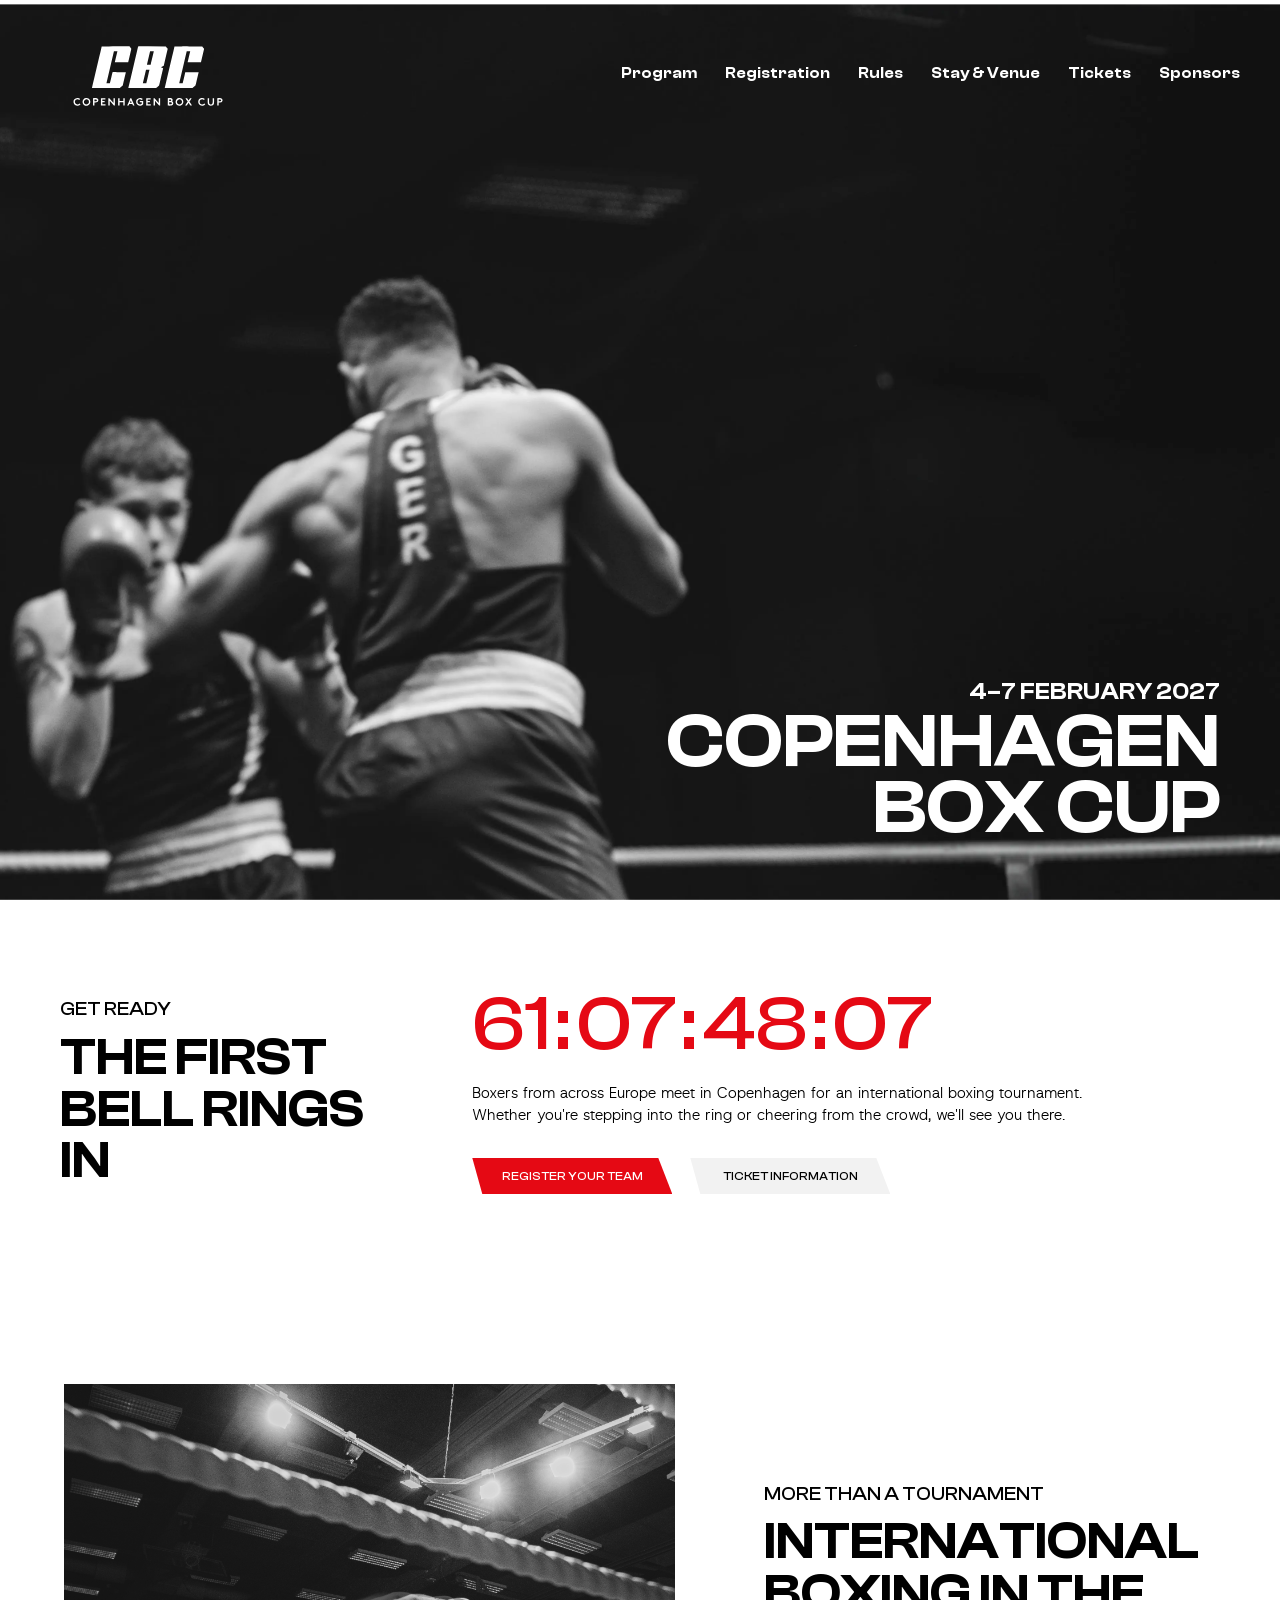
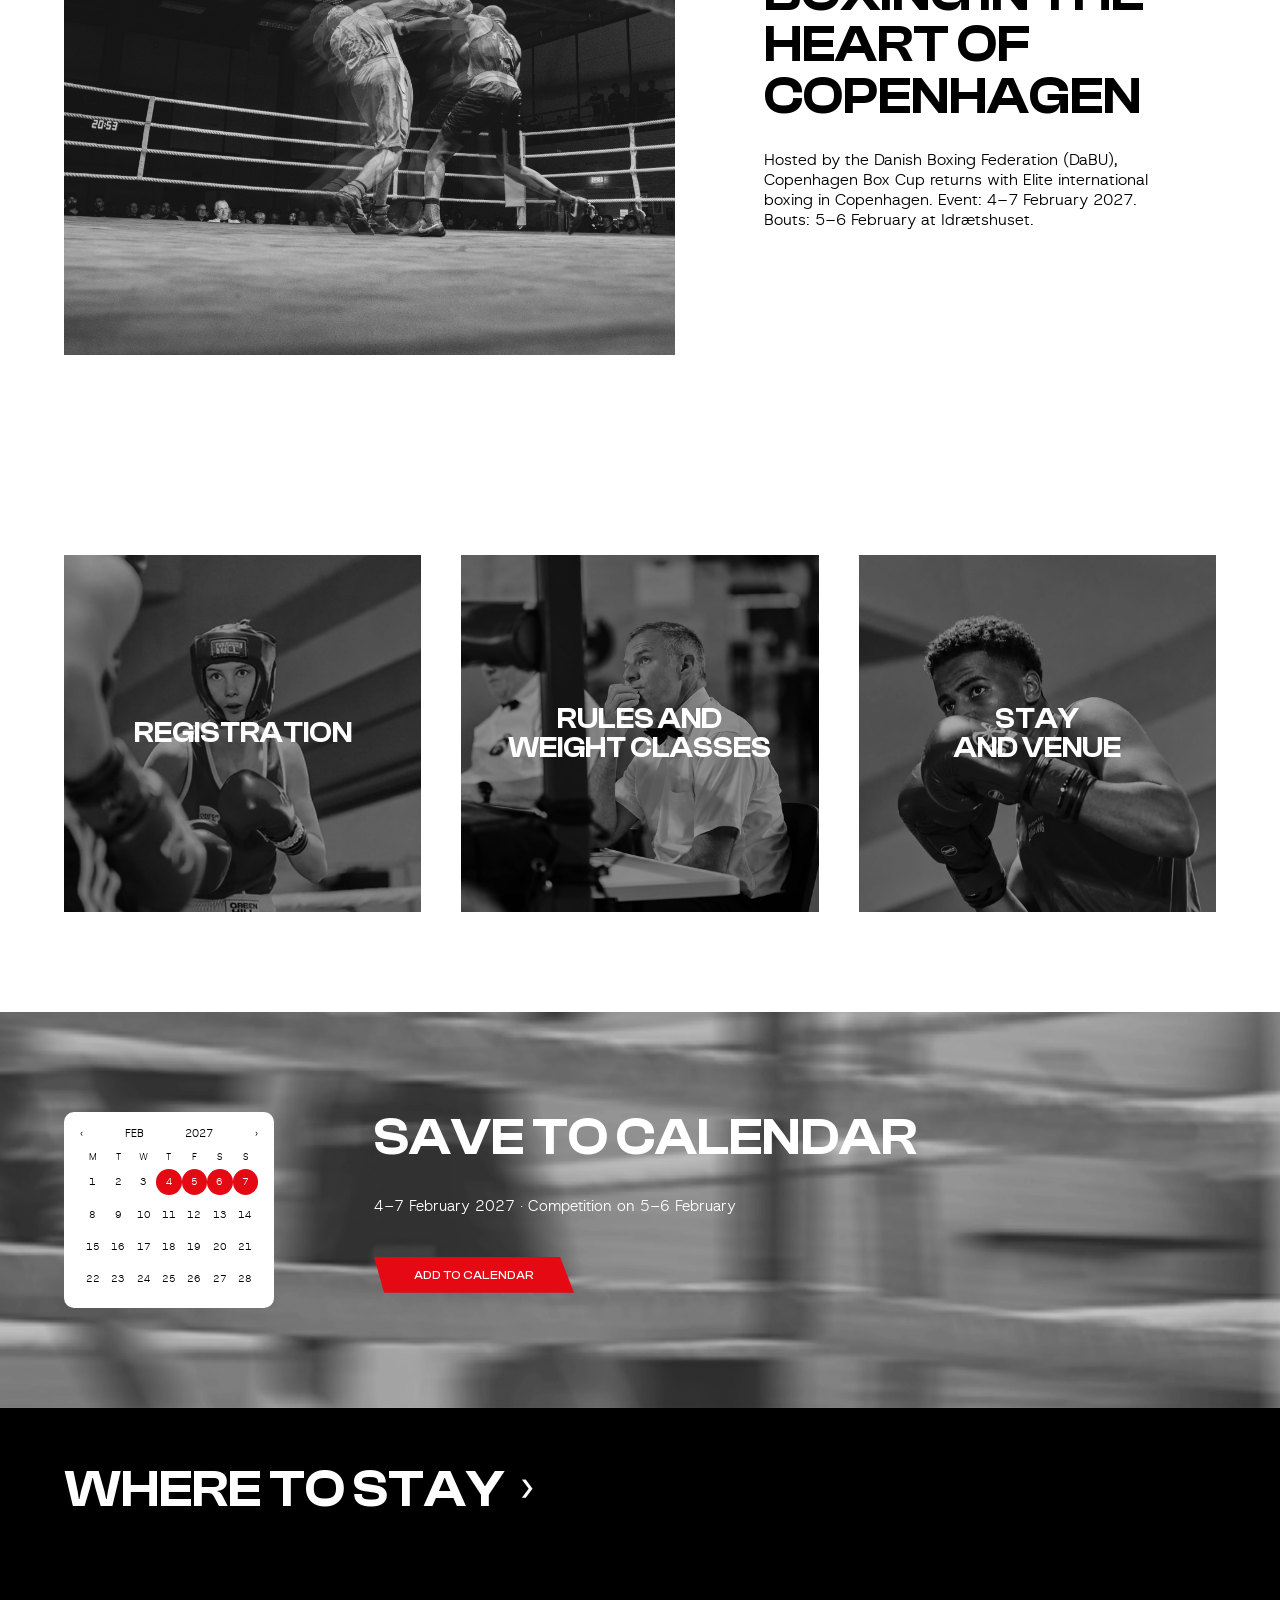
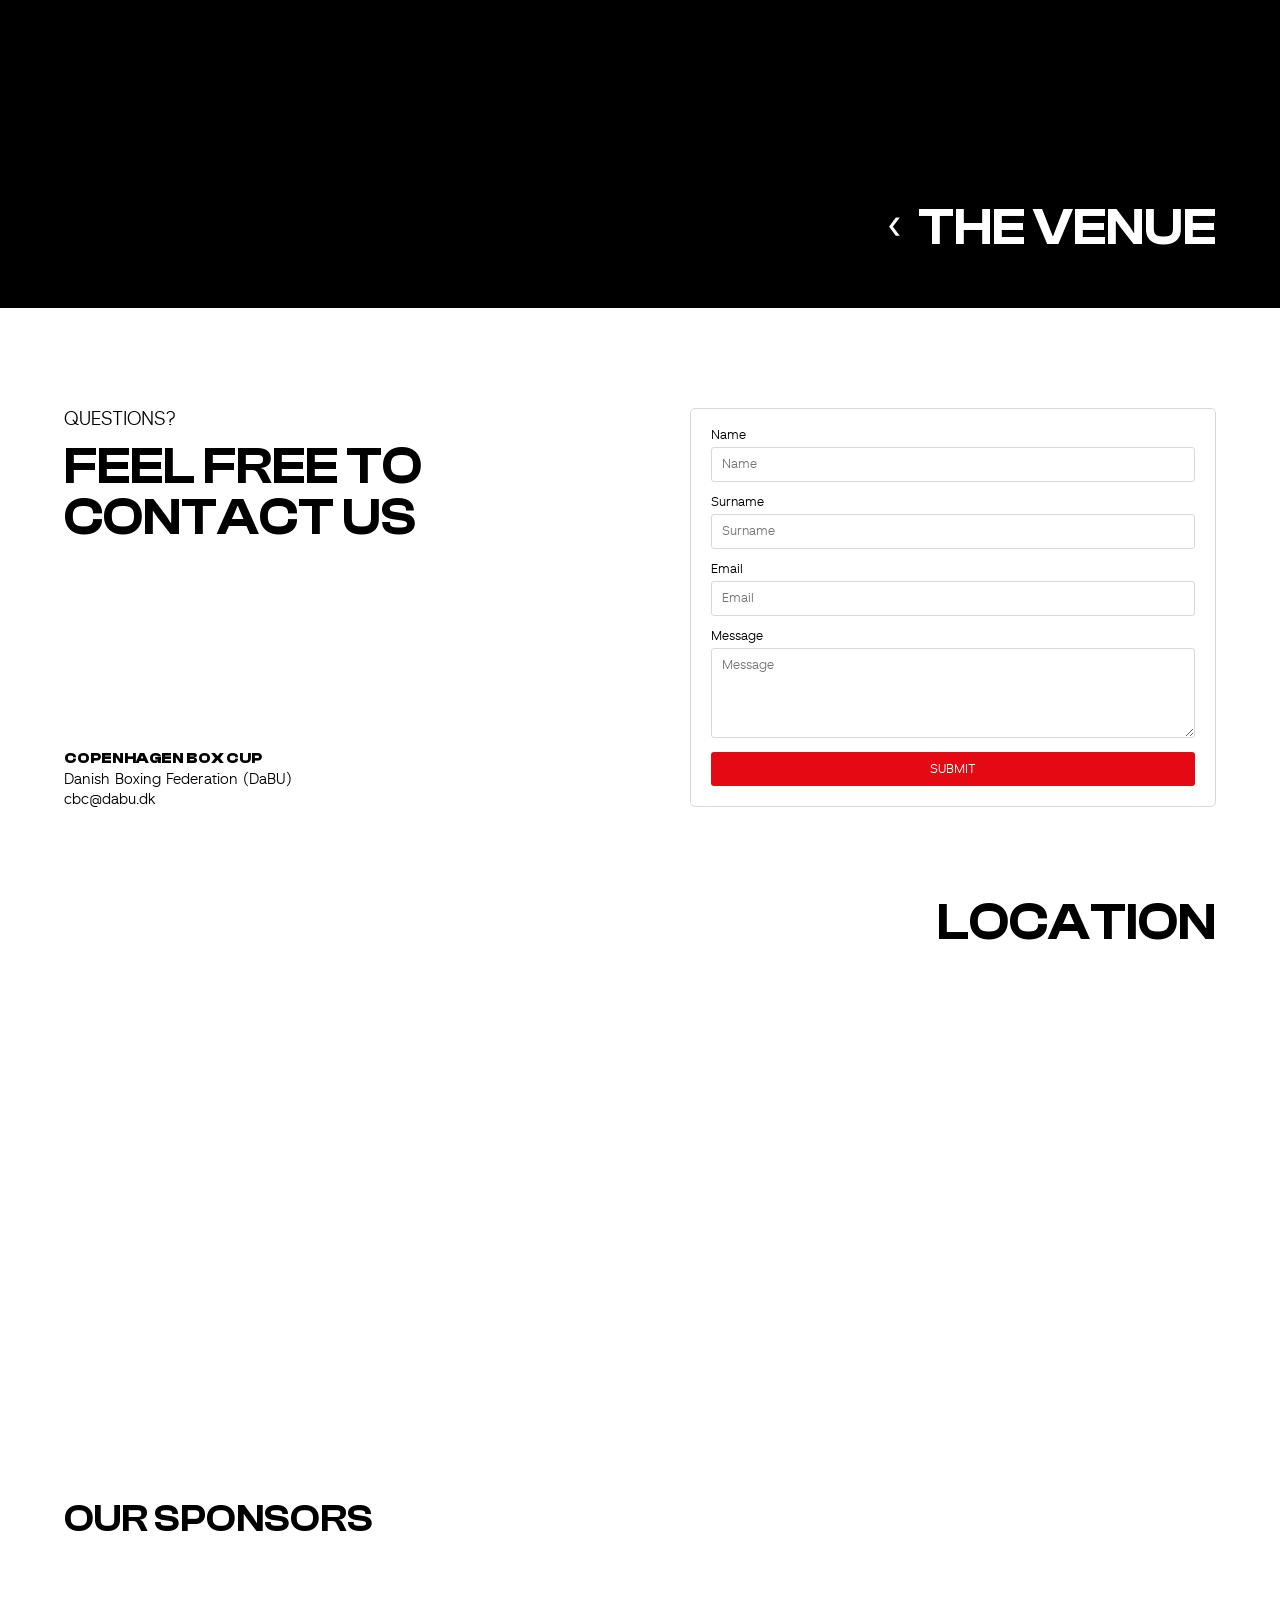
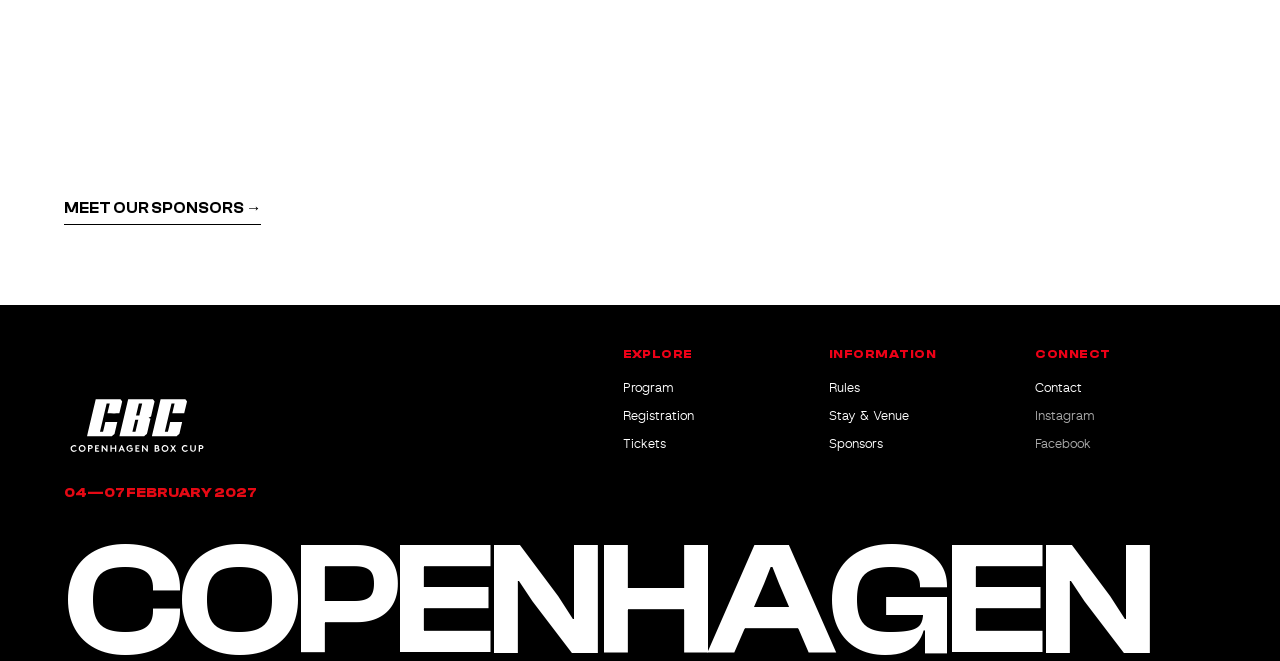
==== index.html @ e9f0eb51 "Refresh IK99 image and updated sponsor layout cache" ====
<!DOCTYPE html>
<html lang="en">

<head>
    <meta charset="UTF-8">
    <meta name="viewport" content="width=device-width, initial-scale=1.0">
    <link rel="icon" type="image/svg+xml" href="images/CBC_favicon.svg?v=1">

    <meta name="robots" content="noindex, nofollow">

    <link rel="stylesheet" href="css/fonts.css">
    <link rel="stylesheet" href="css/custom.css">
    <link rel="stylesheet" href="css/general.css?v=4">
    <link rel="stylesheet" href="css/index.css?v=sponsors-fix-2">

    <title>Copenhagen Box Cup</title>
    <link rel="stylesheet" href="css/footer.css?v=5">
</head>

<body>

    <header class="site-header">

        <a href="index.html" class="site-logo">
            <img src="images/CBC_logo_with_text.svg" alt="Copenhagen Box Cup" width="2048" height="2048">
        </a>

        <button
            class="burger-btn"
            id="burger-btn"
            type="button"
            aria-label="Open menu"
            aria-expanded="false"
            aria-controls="main-nav"
        >
            <span></span>
            <span></span>
            <span></span>
        </button>

  <nav class="main-nav" id="main-nav">
    <ul>

        <li><a href="program.html">Program</a></li>
        <li><a href="registration.html">Registration</a></li>
        <li><a href="rules.html">Rules</a></li>
        <li><a href="stay-venue.html">Stay & Venue</a></li>
        <li><a href="tickets.html">Tickets</a></li>
        <li><a href="sponsors.html">Sponsors</a></li>
    </ul>
</nav>

    </header>

    <main>

        <section class="hero" id="home">

            <div class="hero-content">

                <p class="hero-date">
                    4–7 FEBRUARY 2027
                </p>

                <h1 class="hero-title">
                    COPENHAGEN<br>
                    BOX CUP
                </h1>

            </div>

        </section>

        <section class="countdown">

            <div class="countdown-inner">

                <div class="countdown-heading">

                    <p class="countdown-kicker">
                        GET READY
                    </p>

                    <h2>
                        THE FIRST<br>
                        BELL RINGS IN
                    </h2>

                </div>

                <div class="countdown-content">

                    <div
                        class="countdown-timer"
                        aria-label="Countdown to Copenhagen Box Cup"
                    >
                        <span id="days">000</span>
                        <span class="countdown-colon">:</span>
                        <span id="hours">00</span>
                        <span class="countdown-colon">:</span>
                        <span id="minutes">00</span>
                        <span class="countdown-colon">:</span>
                        <span id="seconds">00</span>
                    </div>

                    <p class="countdown-text">
                        Boxers from across Europe meet in Copenhagen for an international boxing tournament.<br>
                        Whether you're stepping into the ring or cheering from the crowd, we'll see you there.
                    </p>

                    <div class="countdown-buttons">

                        <a href="registration.html" class="btn btn-primary">
                            REGISTER YOUR TEAM
                        </a>

                        <a href="tickets.html" class="btn btn-secondary">
                            TICKET INFORMATION
                        </a>

                    </div>

                </div>

            </div>

        </section>

        <section class="about" id="about">

            <div class="about-image">

                <img
                    src="images/boxing-about.webp"
                    alt="Boxers competing in the Copenhagen Box Cup"
                >

            </div>

            <div class="about-content">

                <p class="about-eyebrow">
                    MORE THAN A TOURNAMENT
                </p>

                <h2 class="about-title">
                    INTERNATIONAL<br>
                    BOXING IN THE<br>
                    HEART OF<br>
                    COPENHAGEN
                </h2>

                <p class="about-text">
                    Hosted by the Danish Boxing Federation (DaBU), Copenhagen Box Cup returns with Elite international boxing in Copenhagen. Event: 4–7 February 2027. Bouts: 5–6 February at Idrætshuset.
                </p>

            </div>

        </section>

        <section class="event-info">

            <div class="event-info-inner">

                <a href="registration.html" class="info-card">

                    <img
                        src="images/card-registration.webp"
                        alt="Boxers competing at Copenhagen Box Cup"
                    >

                    <span class="info-card-title">
                        Registration
                    </span>

                </a>

                <a href="rules.html" class="info-card">

                    <img
                        src="images/card-rules.webp"
                        alt="Boxing official at Copenhagen Box Cup"
                    >

                    <span class="info-card-title">
                        Rules and<br>
                        weight classes
                    </span>

                </a>

 <a href="stay-venue.html" class="info-card">

    <img
        src="images/card-venue.webp"
        alt="Copenhagen Box Cup stay and venue information"
    >

    <span class="info-card-title">
        Stay<br>
        and venue
    </span>

</a>

            </div>

        </section>

        <section class="save-date">

            <div class="save-date-inner">

                <div class="save-date-content">

                    <h2>
                        SAVE TO CALENDAR
                    </h2>

                    <p>
                        4–7 February 2027 · Competition on 5–6 February
                    </p>

                    <a
                        href="https://calendar.google.com/calendar/render?action=TEMPLATE&text=Copenhagen%20Box%20Cup&dates=20270204/20270208"
                        class="calendar-card"
                        target="_blank"
                        rel="noopener"
                        aria-label="Add Copenhagen Box Cup 2027 to Google Calendar"
                    >

                        <div class="calendar-top">
                            <span>‹</span>
                            <strong>FEB</strong>
                            <span>2027</span>
                            <span>›</span>
                        </div>

                        <div class="calendar-days">
                            <span>M</span>
                            <span>T</span>
                            <span>W</span>
                            <span>T</span>
                            <span>F</span>
                            <span>S</span>
                            <span>S</span>
                        </div>

                        <div class="calendar-grid">

                            <span>1</span>
                            <span>2</span>
                            <span>3</span>
                            <span class="event-day">4</span>
                            <span class="event-day">5</span>
                            <span class="event-day">6</span>
                            <span class="event-day">7</span>

                            <span>8</span>
                            <span>9</span>
                            <span>10</span>
                            <span>11</span>
                            <span>12</span>
                            <span>13</span>
                            <span>14</span>

                            <span>15</span>
                            <span>16</span>
                            <span>17</span>
                            <span>18</span>
                            <span>19</span>
                            <span>20</span>
                            <span>21</span>

                            <span>22</span>
                            <span>23</span>
                            <span>24</span>
                            <span>25</span>
                            <span>26</span>
                            <span>27</span>
                            <span>28</span>

                        </div>

                    </a>

                    <a
                        href="https://calendar.google.com/calendar/render?action=TEMPLATE&text=Copenhagen%20Box%20Cup&dates=20270204/20270208"
                        class="btn btn-primary"
                        target="_blank"
                        rel="noopener"
                    >
                        ADD TO CALENDAR
                    </a>

                </div>

            </div>

        </section>

<section class="quick-links">

    <a href="stay-venue.html#stay" class="quick-link accommodation-link">
        <span>WHERE TO STAY</span>
        <span class="quick-arrow">›</span>
    </a>

    <a href="stay-venue.html#venue" class="quick-link venue-link">
        <span class="quick-arrow">‹</span>
        <span>THE VENUE</span>
    </a>

</section>

        <section class="contact-section" id="contact">

            <div class="contact-inner">

                <div class="contact-info">

                    <div>

                        <p class="contact-eyebrow">
                            QUESTIONS?
                        </p>

                        <h2>
                            FEEL FREE TO<br>
                            CONTACT US
                        </h2>

                    </div>

                    <div class="contact-details">

                        <strong>
                            COPENHAGEN BOX CUP
                        </strong>

                        <p>
                            Danish Boxing Federation (DaBU)
                        </p>

                        <a href="mailto:cbc@dabu.dk">
                            cbc@dabu.dk
                        </a>

                    </div>

                </div>

                <form class="contact-form">

                    <label for="name">
                        Name
                    </label>

                    <input
                        type="text"
                        id="name"
                        name="name"
                        placeholder="Name"
                    >

                    <label for="surname">
                        Surname
                    </label>

                    <input
                        type="text"
                        id="surname"
                        name="surname"
                        placeholder="Surname"
                    >

                    <label for="email">
                        Email
                    </label>

                    <input
                        type="email"
                        id="email"
                        name="email"
                        placeholder="Email"
                    >

                    <label for="message">
                        Message
                    </label>

                    <textarea
                        id="message"
                        name="message"
                        placeholder="Message"
                    ></textarea>

                    <button
                        type="submit"
                        class="contact-submit"
                    >
                        SUBMIT
                    </button>

                </form>

            </div>

        </section>

        <section class="location-section" id="location">

            <div class="location-inner">

                <h2>
                    LOCATION
                </h2>

                <div class="location-map">

                    <iframe
                        src="https://www.google.com/maps?q=Gunnar+Nu+Hansens+Pl.+7,+2100+København&output=embed"
                        loading="lazy"
                        title="Copenhagen Box Cup location"
                    ></iframe>

                </div>

            </div>

        </section>

        <section class="sponsors" id="sponsors" aria-labelledby="sponsors-title">
            <div class="sponsors-inner">
                <h2 id="sponsors-title">OUR SPONSORS</h2>
                <ul class="sponsors-list">
                    <li><a href="sponsors.html#dabu"><img src="images/sponsors/dabu.webp" alt="Danish Boxing Association (DaBU)" width="1234" height="1234" loading="lazy"></a></li>
                    <li><a href="sponsors.html#ik99"><img src="images/IK99_logo.png?v=2" alt="IK99" loading="lazy"></a></li>
                    <li><a href="sponsors.html#dif"><img src="images/sponsors/dif.webp" alt="Danmarks Idrætsforbund (DIF)" width="546" height="1114" loading="lazy"></a></li>
                </ul>
                <p class="sponsors-more"><a href="sponsors.html">MEET OUR SPONSORS →</a></p>
            </div>
        </section>

    </main>

    <footer class="site-footer">
  <div class="footer-top">
    <div class="footer-brand">
      <a href="index.html" class="footer-logo" aria-label="Copenhagen Box Cup home"><img src="images/CBC_logo_with_text.svg" alt="Copenhagen Box Cup" loading="lazy"></a>
      <p class="footer-dates">04—07 FEBRUARY 2027</p>
    </div>
    <nav class="footer-links" aria-label="Footer navigation">
      <div class="footer-column">
        <h3>EXPLORE</h3>
        <a href="program.html">Program</a>
        <a href="registration.html">Registration</a>
        <a href="tickets.html">Tickets</a>
      </div>
      <div class="footer-column">
        <h3>INFORMATION</h3>
        <a href="rules.html">Rules</a>
        <a href="stay-venue.html">Stay &amp; Venue</a>
        <a href="sponsors.html">Sponsors</a>
      </div>
      <div class="footer-column">
        <h3>CONNECT</h3>
        <a href="index.html#contact">Contact</a>
        <span class="footer-social-pending" title="Official social link coming soon">Instagram</span>
        <span class="footer-social-pending" title="Official social link coming soon">Facebook</span>
      </div>
    </nav>
  </div>
  <div class="footer-title" aria-label="Copenhagen">COPENHAGEN</div>
</footer>

    <script src="js/menu.js"></script>
    <script src="js/countdown.js"></script>

</body>

</html>
---- css/fonts.css ----
@font-face {
    font-family: "Clash Display";
    src:
        url("../fonts/ClashDisplay-Variable.woff2") format("woff2"),
        url("../fonts/ClashDisplay-Variable.woff") format("woff");

    font-weight: 200 700;
    font-style: normal;
}

@font-face {
    font-family: "Host Grotesk";
    src:
        url("../fonts/hostgrotesk-variablefont_wght-webfont.woff2") format("woff2"),
        url("../fonts/hostgrotesk-variablefont_wght-webfont.woff") format("woff");

    font-weight: 300 900;
    font-style: normal;
}
---- css/custom.css ----
:root {

    --black: #000000;
    --white: #ffffff;
    --red: #E50914;

    --grey-light: #f2f2f2;
    --grey: #d9d9d9;
    --grey-dark: #555555;

    --font-display: "Clash Display", sans-serif;
    --font-heading: "Clash Display", sans-serif;
    --font-text: "Host Grotesk", sans-serif;

    --h1: clamp(2.4rem, 6vw, 6.5rem);

    --h2: clamp(2.7rem, 4.1vw, 5rem);

    --h3: clamp(1.8rem, 3vw, 3rem);
    --h4: clamp(1.3rem, 2vw, 1.8rem);

    --eyebrow-size: clamp(1rem, 1.5vw, 1.3rem);

    --text-size: clamp(0.95rem, 1.2vw, 1rem);
    --small-text: clamp(0.75rem, 1vw, 0.875rem);

    --button-width: 200px;
    --button-height: 36px;
    --button-font-size: 0.75rem;
}

@media (max-width: 768px) {

    :root {
        --h2: clamp(2.3rem, 9vw, 3rem);
        --eyebrow-size: 1rem;

        --button-width: 180px;
        --button-height: 34px;
    }
}
---- css/general.css ----
* {
    margin: 0;
    padding: 0;
    box-sizing: border-box;
}

html {
    scroll-behavior: smooth;
}

body {
    font-family: var(--font-text);
}

img {
    display: block;
    max-width: 100%;
}

a {
    color: inherit;
    text-decoration: none;
}

ul {
    list-style: none;
}

button {
    font: inherit;
    color: inherit;
    background: none;
    border: none;
}

h1,
h2,
h3,
h4 {
    font-family: var(--font-heading);
}

h2 {
    font-size: var(--h2);
    font-weight: 600;
    line-height: 0.98;
}

p {
    font-family: var(--font-text);
    font-size: var(--text-size);
    line-height: 1.3;
}

.btn {
    width: var(--button-width);
    height: var(--button-height);

    display: inline-flex;
    align-items: center;
    justify-content: center;

    flex-shrink: 0;

    font-family: var(--font-display);
    font-size: var(--button-font-size);
    font-weight: 500;
    line-height: 1;

    text-align: center;
    text-transform: uppercase;

    clip-path: polygon(
        0 0,
        93% 0,
        100% 100%,
        5% 100%
    );

    transition: opacity 0.2s ease;
}

.btn:hover {
    opacity: 0.75;
}

.btn-primary {
    background-color: var(--red);
    color: var(--white);
}

.btn-secondary {
    background-color: var(--grey-light);
    color: var(--black);
}

.site-header {
    display: flex;
    align-items: center;
    justify-content: space-between;

    position: fixed;
    top: 0;
    left: 0;

    width: 100%;
    z-index: 1000;

    padding: 18px 40px;

    background-color: transparent;
    color: var(--white);

    font-family: var(--font-display);

    transition:
        background-color 0.3s ease,
        color 0.3s ease,
        box-shadow 0.3s ease;
}

.site-header.scrolled {
    background-color: var(--white);
    color: var(--black);

    box-shadow: 0 1px 0 rgba(0, 0, 0, 0.08);
}

.site-header .site-logo {
    position: relative;
    top: -15px;
    display: block;
    width: 280px;
    height: 110px;
    margin-left: -20px;
    flex-shrink: 0;
    overflow: visible;
}

.site-header .site-logo img {
    display: block;
    width: 100%;
    height: 100%;
    max-width: 100%;
    object-fit: contain;
    transform: translateX(-12px) scale(1.28);
    transform-origin: center;
    filter: brightness(0) invert(1);
    transition: filter 0.3s ease;
}

.site-header.scrolled .site-logo img {
    filter: brightness(0);
}

.main-nav ul {
    display: flex;
    align-items: center;
    gap: 28px;
}

.main-nav a {
    font-family: var(--font-display);
    font-size: var(--text-size);
    font-weight: 600;
    line-height: 1;

    transition: opacity 0.2s ease;
}

.main-nav a:hover {
    opacity: 0.6;
}

.burger-btn {
    display: none;
}

@media (max-width: 768px) {

    .site-header {
        padding: 16px 20px;
    }
    .site-header .site-logo {
        width: 190px;
        height: 84px;
        margin-left: -8px;
    }

    .site-header .site-logo img {
        transform: translateX(-4px) scale(1.14);
    }

    .burger-btn {
        display: flex;
        flex-direction: column;
        justify-content: center;
        gap: 5px;

        width: 32px;
        height: 32px;

        cursor: pointer;

        position: relative;
        z-index: 1001;
    }

    .burger-btn span {
        display: block;

        width: 24px;
        height: 2px;

        background-color: var(--white);

        transition:
            background-color 0.3s ease,
            transform 0.3s ease,
            opacity 0.3s ease;
    }

    .site-header.scrolled .burger-btn span {
        background-color: var(--black);
    }

    .main-nav {
        display: none;

        position: absolute;
        top: 100%;
        left: 0;

        width: 100%;

        padding: 24px 20px;

        background-color: var(--white);
        color: var(--black);

        border-top: 1px solid var(--grey);

        z-index: 1000;
    }

    .main-nav.open {
        display: block;
    }

    .main-nav ul {
        flex-direction: column;
        align-items: flex-start;
        gap: 20px;
    }

 .main-nav a {
    font-family: var(--font-display);
    font-size: 1.1rem;
    font-weight: 600;
}
}

@media (min-width: 769px) and (max-width: 1100px) {
    .site-header {
        padding-left: 24px;
        padding-right: 24px;
    }

    .main-nav ul { gap: 14px; }
    .main-nav a { font-size: .85rem; }

    .site-header .site-logo {
        width: 180px;
        height: 84px;
        margin-left: -8px;
    }

    .site-header .site-logo img {
        transform: translateX(-5px) scale(1.18);
    }
}
---- css/index.css ----
.hero {
    position: relative;
    width: 100%;
    min-height: 100svh;
    display: flex;
    align-items: flex-end;
    background-image: url("../images/boxing_1.webp");
    background-size: cover;
    background-position: center;
    background-repeat: no-repeat;
    color: var(--white);
}

.hero-content {
    width: 100%;
    max-width: 1400px;
    margin: 0 auto;
    padding: 165px 60px 60px;
    display: flex;
    flex-direction: column;
    align-items: flex-end;
    text-align: right;
}

.hero-date {
    margin-bottom: 6px;
    font-family: var(--font-display);
    font-size: clamp(0.95rem, 1.8vw, 1.6rem);
    font-weight: 600;
    line-height: 1;
}

.hero-title {
    font-family: var(--font-display);
    font-size: clamp(2.4rem, 6vw, 6.5rem);
    font-weight: 600;
    line-height: 0.85;
}

.countdown {
    padding: 90px 60px;
    background-color: var(--white);
    color: var(--black);
}

.countdown-inner {
    width: 100%;
    max-width: 1400px;
    margin: 0 auto;
    display: grid;
    grid-template-columns: 0.8fr 1.8fr;
    gap: 80px;
    align-items: center;
}

.countdown-kicker {
    margin-bottom: 10px;
    font-family: var(--font-display);
    font-size: var(--eyebrow-size);
    font-weight: 500;
}

.countdown-heading h2 {
    font-size: var(--h2);
}

.countdown-timer {
    display: flex;
    align-items: center;
    color: var(--red);
    font-family: var(--font-display);
    font-size: clamp(3rem, 6vw, 6rem);
    font-weight: 500;
    line-height: 0.9;
    white-space: nowrap;
}

.countdown-colon {
    margin: 0 0.08em;
}

.countdown-text {
    margin-top: 24px;
    margin-bottom: 20px;
    font-family: var(--font-text);
    font-size: var(--text-size);
    line-height: 1.4;
}

.countdown-buttons {
    margin-top: 32px;
    display: flex;
    align-items: flex-start;
    gap: 18px;
}

.about {
    width: 100%;
    max-width: 1600px;
    margin: 0 auto;
    padding: 100px 5vw;
    display: grid;
    grid-template-columns: 1.15fr 0.85fr;
    align-items: center;
    gap: 7vw;
    background-color: var(--white);
    color: var(--black);
}

.about-image {
    width: 100%;
    aspect-ratio: 1.07 / 1;
    overflow: hidden;
}

.about-image img {
    width: 100%;
    height: 100%;
    display: block;
    object-fit: cover;
    object-position: center;
}

.about-content {
    max-width: 580px;
}

.about-eyebrow {
    margin: 0 0 12px;
    font-family: var(--font-display);
    font-size: var(--eyebrow-size);
    font-weight: 500;
    line-height: 1;
}

.about-title {
    margin: 0;
    font-size: var(--h2);
    font-weight: 600;
    line-height: 0.98;
    text-transform: uppercase;
}

.about-text {
    max-width: 390px;
    margin: 28px 0 24px;
    font-size: 1rem;
    line-height: 1.25;
}

.event-info {
    width: 100%;
    padding: 100px 5vw;
    background-color: var(--white);
}

.event-info-inner {
    width: 100%;
    max-width: 1200px;
    margin: 0 auto;
    display: grid;
    grid-template-columns: repeat(3, 1fr);
    gap: 40px;
}

.info-card {
    position: relative;
    width: 100%;
    aspect-ratio: 1 / 1;
    display: block;
    overflow: hidden;
    background-color: var(--black);
}

.info-card img {
    width: 100%;
    height: 100%;
    display: block;
    object-fit: cover;
    filter: grayscale(100%);
    transition:
        filter 0.4s ease,
        transform 0.4s ease;
}

.info-card::after {
    content: "";
    position: absolute;
    inset: 0;
    background-color: rgba(0, 0, 0, 0.3);
    transition: background-color 0.4s ease;
    pointer-events: none;
}

.info-card-title {
    position: absolute;
    inset: 0;
    z-index: 2;
    display: flex;
    align-items: center;
    justify-content: center;
    padding: 30px;
    font-family: var(--font-heading);
    font-size: clamp(1.8rem, 2vw, 3rem);
    font-weight: 600;
    line-height: 1;
    text-align: center;
    text-transform: uppercase;
    color: var(--white);
}

.info-card:hover img {
    filter: grayscale(0%);
    transform: scale(1.04);
}

.info-card:hover::after {
    background-color: rgba(0, 0, 0, 0.08);
}

.save-date {
    width: 100%;
    padding: 100px 5vw;
    background-image:
        linear-gradient(
            rgba(0, 0, 0, 0.18),
            rgba(0, 0, 0, 0.18)
        ),
        url("../images/calendar-bg.webp");
    background-size: cover;
    background-position: center;
    color: var(--white);
}

.save-date-inner {
    width: 100%;
    max-width: 1200px;
    margin: 0 auto;
}

.save-date-content {
    display: grid;
    grid-template-columns: 230px 1fr;
    grid-template-areas:
        "calendar heading"
        "calendar text"
        "calendar button";
    column-gap: 80px;
    align-items: start;
    justify-content: center;
}

.save-date-content h2 {
    grid-area: heading;
    margin: 0 0 18px;
}

.save-date-content p {
    grid-area: text;
    margin: 0 0 24px;
}

.calendar-card {
    grid-area: calendar;
    width: 210px;
    padding: 16px;
    flex-shrink: 0;
    background-color: var(--white);
    color: var(--black);
    border-radius: 10px;
    transition:
        transform 0.25s ease,
        opacity 0.25s ease;
}

.calendar-card:hover {
    transform: translateY(-5px);
}

.calendar-top {
    display: flex;
    align-items: center;
    justify-content: space-between;
    margin-bottom: 14px;
    font-family: var(--font-text);
    font-size: 0.7rem;
}

.calendar-days,
.calendar-grid {
    display: grid;
    grid-template-columns: repeat(7, 1fr);
    text-align: center;
}

.calendar-days {
    margin-bottom: 7px;
    font-family: var(--font-text);
    font-size: 0.55rem;
    font-weight: 600;
}

.calendar-grid {
    row-gap: 7px;
    font-family: var(--font-text);
    font-size: 0.65rem;
}

.calendar-grid span {
    display: flex;
    align-items: center;
    justify-content: center;
    aspect-ratio: 1;
}

.calendar-grid .event-day {
    background-color: var(--red);
    color: var(--white);
    border-radius: 50%;
    font-weight: 600;
}

.save-date-content .btn {
    grid-area: button;
}

.quick-links {
    width: 100%;
    height: 500px;
    padding: 55px 5vw;
    display: flex;
    flex-direction: column;
    justify-content: space-between;
    background-color: var(--black);
}

.quick-link {
    width: fit-content;
    display: flex;
    align-items: center;
    gap: 16px;
    font-family: var(--font-heading);
    font-size: var(--h2);
    font-weight: 600;
    line-height: 1;
    text-transform: uppercase;
    color: var(--white);
}

.accommodation-link {
    align-self: flex-start;
}

.venue-link {
    align-self: flex-end;
}

.quick-arrow {
    font-family: var(--font-text);
    font-weight: 300;
    transition: transform 0.2s ease;
}

.accommodation-link:hover .quick-arrow {
    transform: translateX(8px);
}

.venue-link:hover .quick-arrow {
    transform: translateX(-8px);
}

.contact-section {
    width: 100%;
    padding: 100px 5vw 70px;
    background-color: var(--white);
    color: var(--black);
}

.contact-inner {
    width: 100%;
    max-width: 1200px;
    margin: 0 auto;
    display: grid;
    grid-template-columns: 1fr 1fr;
    gap: 100px;
}

.contact-info {
    display: flex;
    flex-direction: column;
    justify-content: space-between;
}

.contact-eyebrow {
    margin: 0 0 8px;
    font-family: var(--font-text);
    font-size: var(--eyebrow-size);
    text-transform: uppercase;
}

.contact-info h2 {
    margin: 0;
    font-size: var(--h2);
}

.contact-details {
    margin-top: 80px;
    font-family: var(--font-text);
    font-size: var(--text-size);
}

.contact-details strong {
    display: block;
    font-family: var(--font-heading);
}

.contact-details p {
    margin: 2px 0;
}

.contact-details a {
    color: var(--black);
}

.contact-form {
    width: 100%;
    padding: 20px;
    display: flex;
    flex-direction: column;
    border: 1px solid var(--grey);
    border-radius: 5px;
}

.contact-form label {
    margin: 0 0 5px;
    font-family: var(--font-text);
    font-size: var(--small-text);
}

.contact-form input,
.contact-form textarea {
    width: 100%;
    padding: 10px;
    margin-bottom: 14px;
    font-family: var(--font-text);
    font-size: var(--small-text);
    border: 1px solid var(--grey);
    border-radius: 3px;
    outline: none;
}

.contact-form textarea {
    min-height: 90px;
    resize: vertical;
}

.contact-form input:focus,
.contact-form textarea:focus {
    border-color: var(--black);
}

.contact-submit {
    width: 100%;
    height: 34px;
    font-family: var(--font-text);
    font-size: var(--small-text);
    background-color: var(--red);
    color: var(--white);
    border: none;
    border-radius: 3px;
    cursor: pointer;
}

.location-section {
    width: 100%;
    padding: 20px 5vw 100px;
    background-color: var(--white);
}

.location-inner {
    width: 100%;
    max-width: 1200px;
    margin: 0 auto;
}

.location-inner h2 {
    margin: 0 0 30px;
    text-align: right;
    font-size: var(--h2);
}

.location-map {
    width: 70%;
    margin-left: auto;
    aspect-ratio: 16 / 7;
    overflow: hidden;
}

.location-map iframe {
    width: 100%;
    height: 100%;
    display: block;
    border: 0;
    filter: grayscale(100%);
}

@media (max-width: 768px) {

    .hero {
        min-height: 100svh;
        background-position: 38% center;
    }

    .hero-content {
        height: 100svh;
        padding: 145px 20px 40px;
        justify-content: flex-end;
        align-items: flex-end;
        text-align: right;
    }

    .countdown {
        padding: 60px 20px;
    }

    .countdown-inner {
        grid-template-columns: 1fr;
        gap: 40px;
    }

    .countdown-timer {
        font-size: clamp(2.5rem, 12vw, 4rem);
    }

    .countdown-text br {
        display: none;
    }

    .countdown-buttons {
        flex-direction: column;
        align-items: flex-start;
        gap: 12px;
    }

    .about {
        padding: 60px 20px 70px;
        grid-template-columns: 1fr;
        gap: 38px;
    }

    .about-image {
        aspect-ratio: 1 / 1;
    }

    .about-image img {
        object-position: center;
    }

    .about-content {
        max-width: none;
    }

    .about-eyebrow {
        margin-bottom: 10px;
        font-size: 1rem;
    }

    .about-text {
        max-width: 100%;
        margin: 24px 0 22px;
        font-size: 0.95rem;
        line-height: 1.3;
    }

    .event-info {
        padding: 70px 20px;
    }

    .event-info-inner {
        grid-template-columns: 1fr;
        gap: 20px;
    }

    .info-card-title {
        padding: 24px;
    }

    .save-date {
        padding: 70px 20px;
    }

    .save-date-content {
        display: flex;
        flex-direction: column;
        align-items: flex-start;
        gap: 24px;
    }

    .save-date-content h2,
    .save-date-content p {
        margin: 0;
    }

    .calendar-card {
        width: 180px;
    }

    .quick-links {
        height: 320px;
        padding: 40px 20px;
    }

    .quick-link {
        gap: 10px;
    }

    .contact-section {
        padding: 70px 20px;
    }

    .contact-inner {
        grid-template-columns: 1fr;
        gap: 50px;
    }

    .contact-details {
        margin-top: 50px;
    }

    .location-section {
        padding: 20px 20px 70px;
    }

    .location-inner h2 {
        margin-bottom: 24px;
        text-align: left;
    }

    .location-map {
        width: 100%;
        margin: 0;
        aspect-ratio: 4 / 3;
    }

}

.sponsors { padding: 70px 5vw 80px; background: var(--white); color: var(--black); }
.sponsors-inner { max-width: 1200px; margin: 0 auto; }
.sponsors h2 { font-size: var(--h3); text-align: left; margin: 0 0 42px; }
.sponsors-list {
    display: grid;
    grid-template-columns: repeat(3, minmax(0, 1fr));
    align-items: center;
    justify-items: center;
    gap: 45px;
    width: 100%;
    margin: 0;
    padding: 0;
    list-style: none;
}
.sponsors-list li { display: flex; justify-content: center; align-items: center; width: 100%; min-width: 0; min-height: 180px; }
.sponsors-list a { display: flex; justify-content: center; align-items: center; width: 100%; min-height: 180px; }
.sponsors-list img { display: block; width: auto; height: auto; max-width: min(100%, 200px); max-height: 175px; object-fit: contain; }
.sponsors-more { margin: 38px 0 0; text-align: left; }
.sponsors-more a { display: inline-block; font-family: var(--font-display); font-weight: 600; border-bottom: 1px solid currentColor; padding-bottom: 5px; }
@media (max-width: 768px) {
    .sponsors { padding: 55px 20px 60px; }
    .sponsors h2 { margin-bottom: 24px; }
    .sponsors-list { gap: 14px; }
    .sponsors-list li, .sponsors-list a { min-height: 105px; }
    .sponsors-list img { max-width: 100%; max-height: 95px; }
    .sponsors-more { margin-top: 28px; }
}
---- css/footer.css ----
.site-footer{background:#000;color:#fff;padding:42px 5vw 0;overflow:hidden}
.site-footer *{box-sizing:border-box}
.site-footer .footer-top{width:100%;max-width:1200px;margin:0 auto 42px;display:grid;grid-template-columns:minmax(220px,1fr) minmax(0,1.2fr);gap:clamp(28px,5vw,90px);align-items:start}
.site-footer .footer-brand{min-width:0}
.site-footer .footer-logo{display:block;width:300px;height:125px;max-width:100%;margin:0 0 3px;overflow:visible;mix-blend-mode:normal}
.site-footer .footer-logo img{display:block;position:static;width:100%;height:100%;max-width:100%;object-fit:contain;object-position:left center;transform:none;filter:brightness(0) invert(1)!important}

.site-footer .footer-dates{margin:12px 0 0;color:#e50914;font-family:var(--font-display);font-size:14px;font-weight:700;line-height:1.4}
.site-footer .footer-links{width:100%;display:grid;grid-template-columns:repeat(3,minmax(0,1fr));gap:clamp(14px,2vw,35px)}
.site-footer .footer-column{min-width:0;display:flex;flex-direction:column;align-items:flex-start;gap:10px}
.site-footer .footer-column h3{display:block;margin:0 0 8px;color:#ed0017!important;font-family:var(--font-display);font-size:12px!important;font-weight:700;letter-spacing:.04em;line-height:1.3}
.site-footer .footer-column a,.site-footer .footer-social-pending{display:block;color:#fff;font-family:var(--font-text);font-size:13px!important;font-weight:400;line-height:1.35;text-decoration:none}
.site-footer .footer-column a:hover,.site-footer .footer-column a:focus-visible{text-decoration:underline;text-underline-offset:3px}
.site-footer .footer-social-pending{color:#aaa}
.site-footer .footer-title{width:100%;max-width:none;margin:0;padding:0;font-family:var(--font-heading);font-size:clamp(5rem,12.5vw,15rem);font-weight:600;line-height:.72;letter-spacing:-.04em;white-space:nowrap;text-align:left;color:#fff}
@media(max-width:768px){
.site-footer{padding:38px 20px 0}
.site-footer .footer-top{grid-template-columns:1fr;gap:28px;margin-bottom:42px}
.site-footer .footer-logo{width:250px;height:108px}
.site-footer .footer-links{grid-template-columns:repeat(3,minmax(0,1fr));gap:12px}
.site-footer .footer-column{gap:10px}
.site-footer .footer-column h3{font-size:11px!important;letter-spacing:0;overflow-wrap:anywhere}
.site-footer .footer-column a,.site-footer .footer-social-pending{font-size:12px!important;overflow-wrap:anywhere}
.site-footer .footer-title{font-size:21vw;line-height:.75}
}
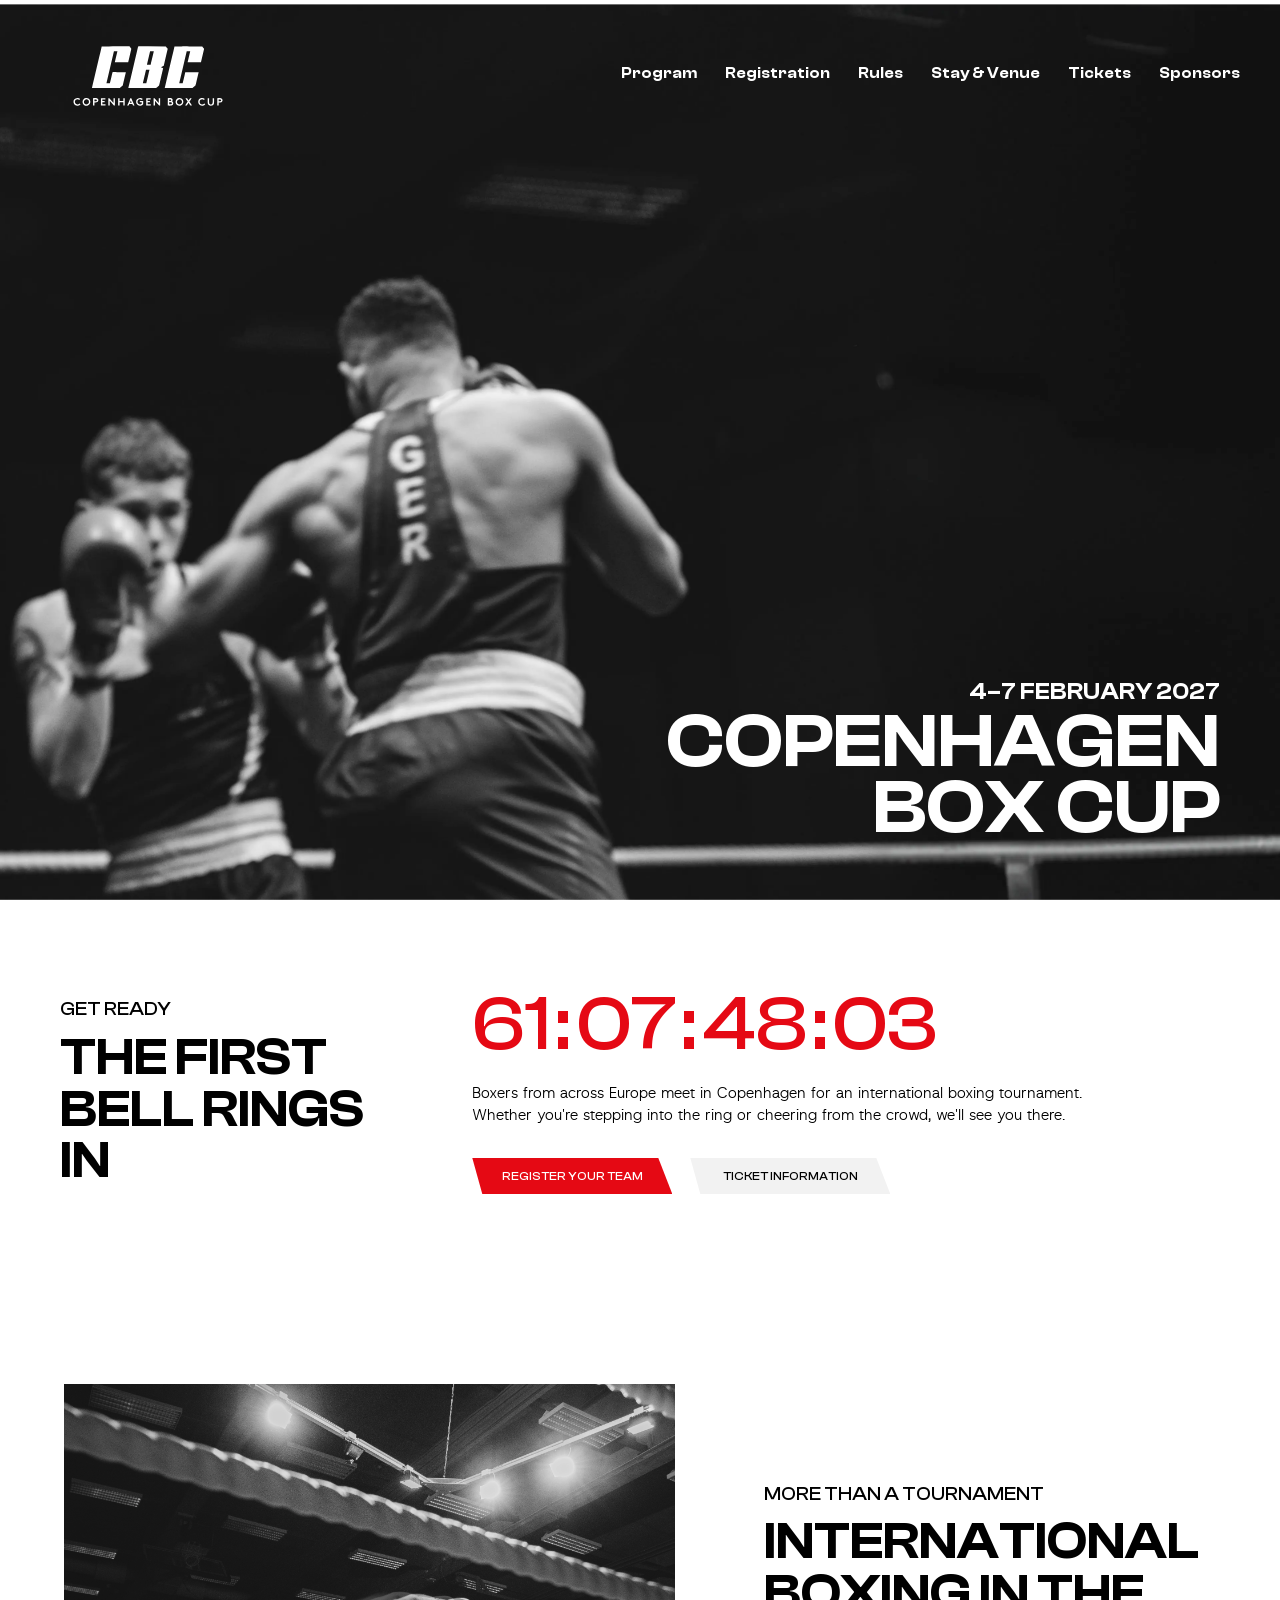
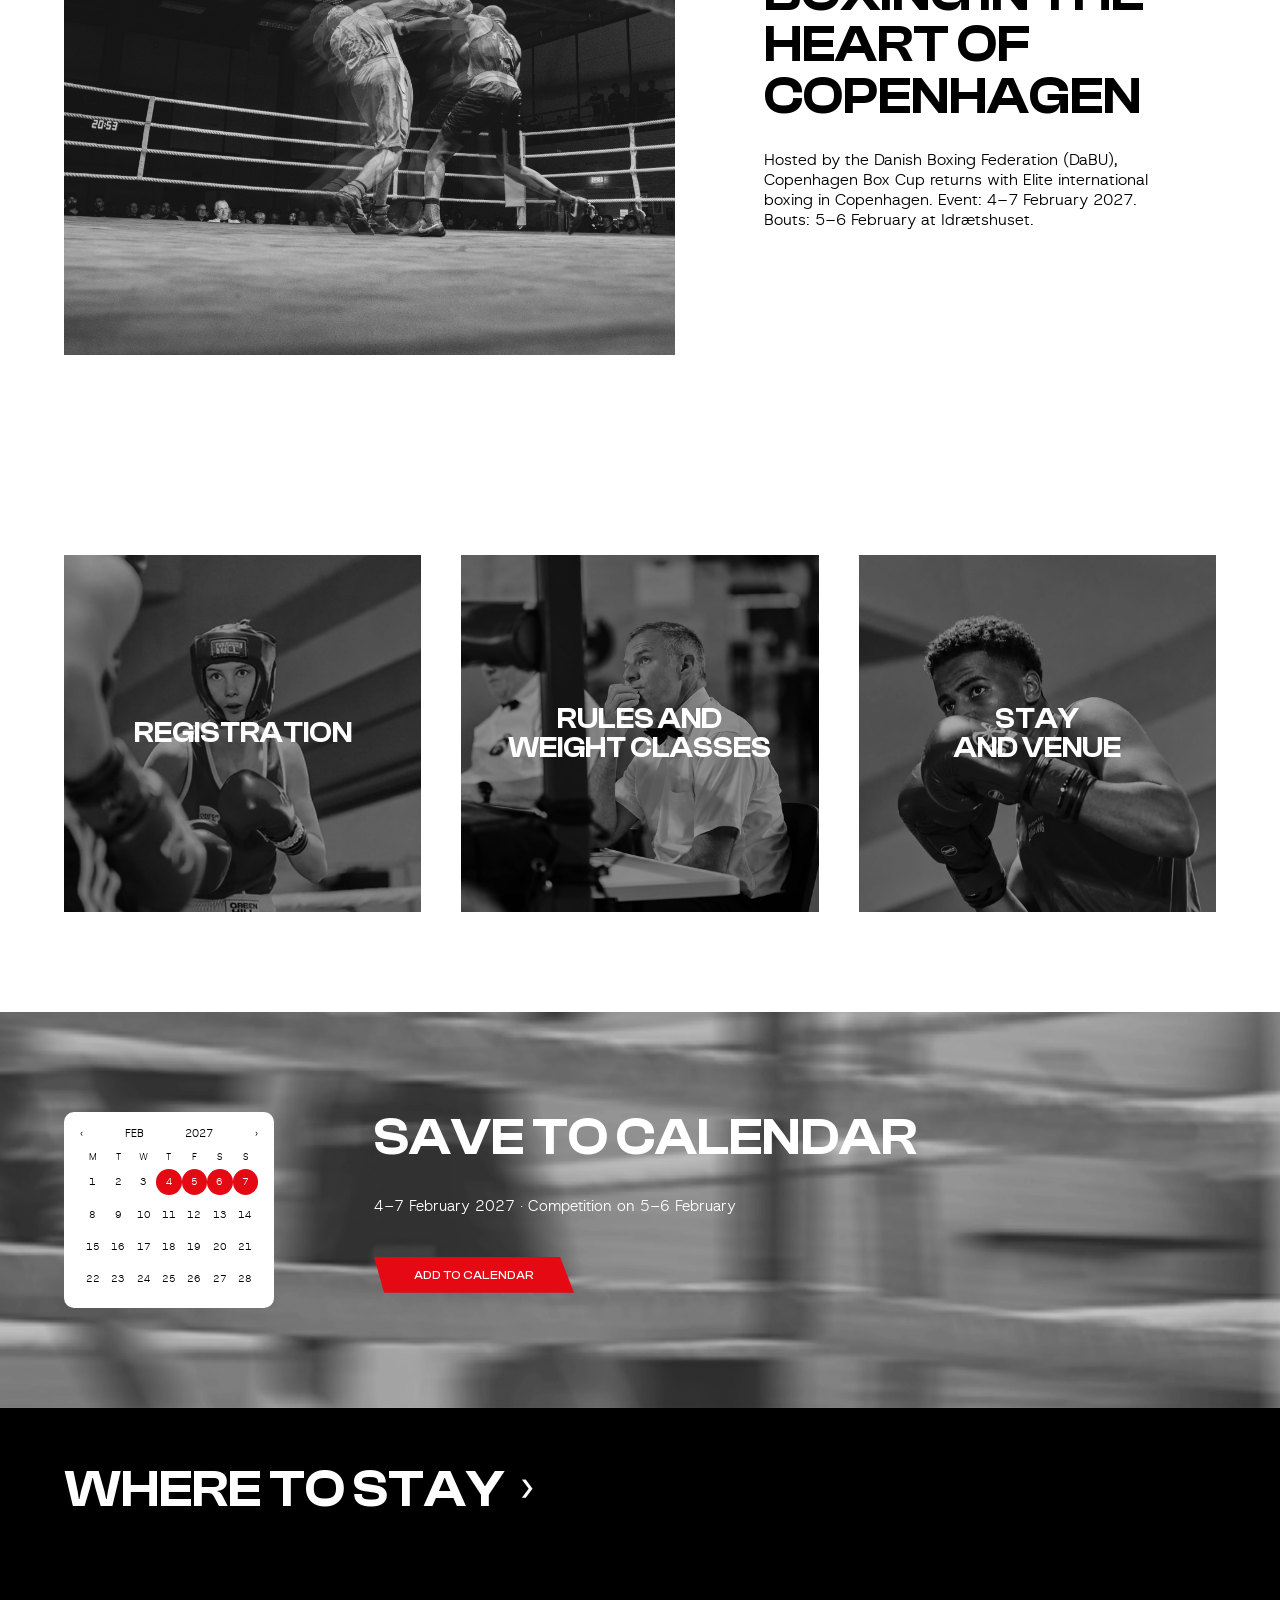
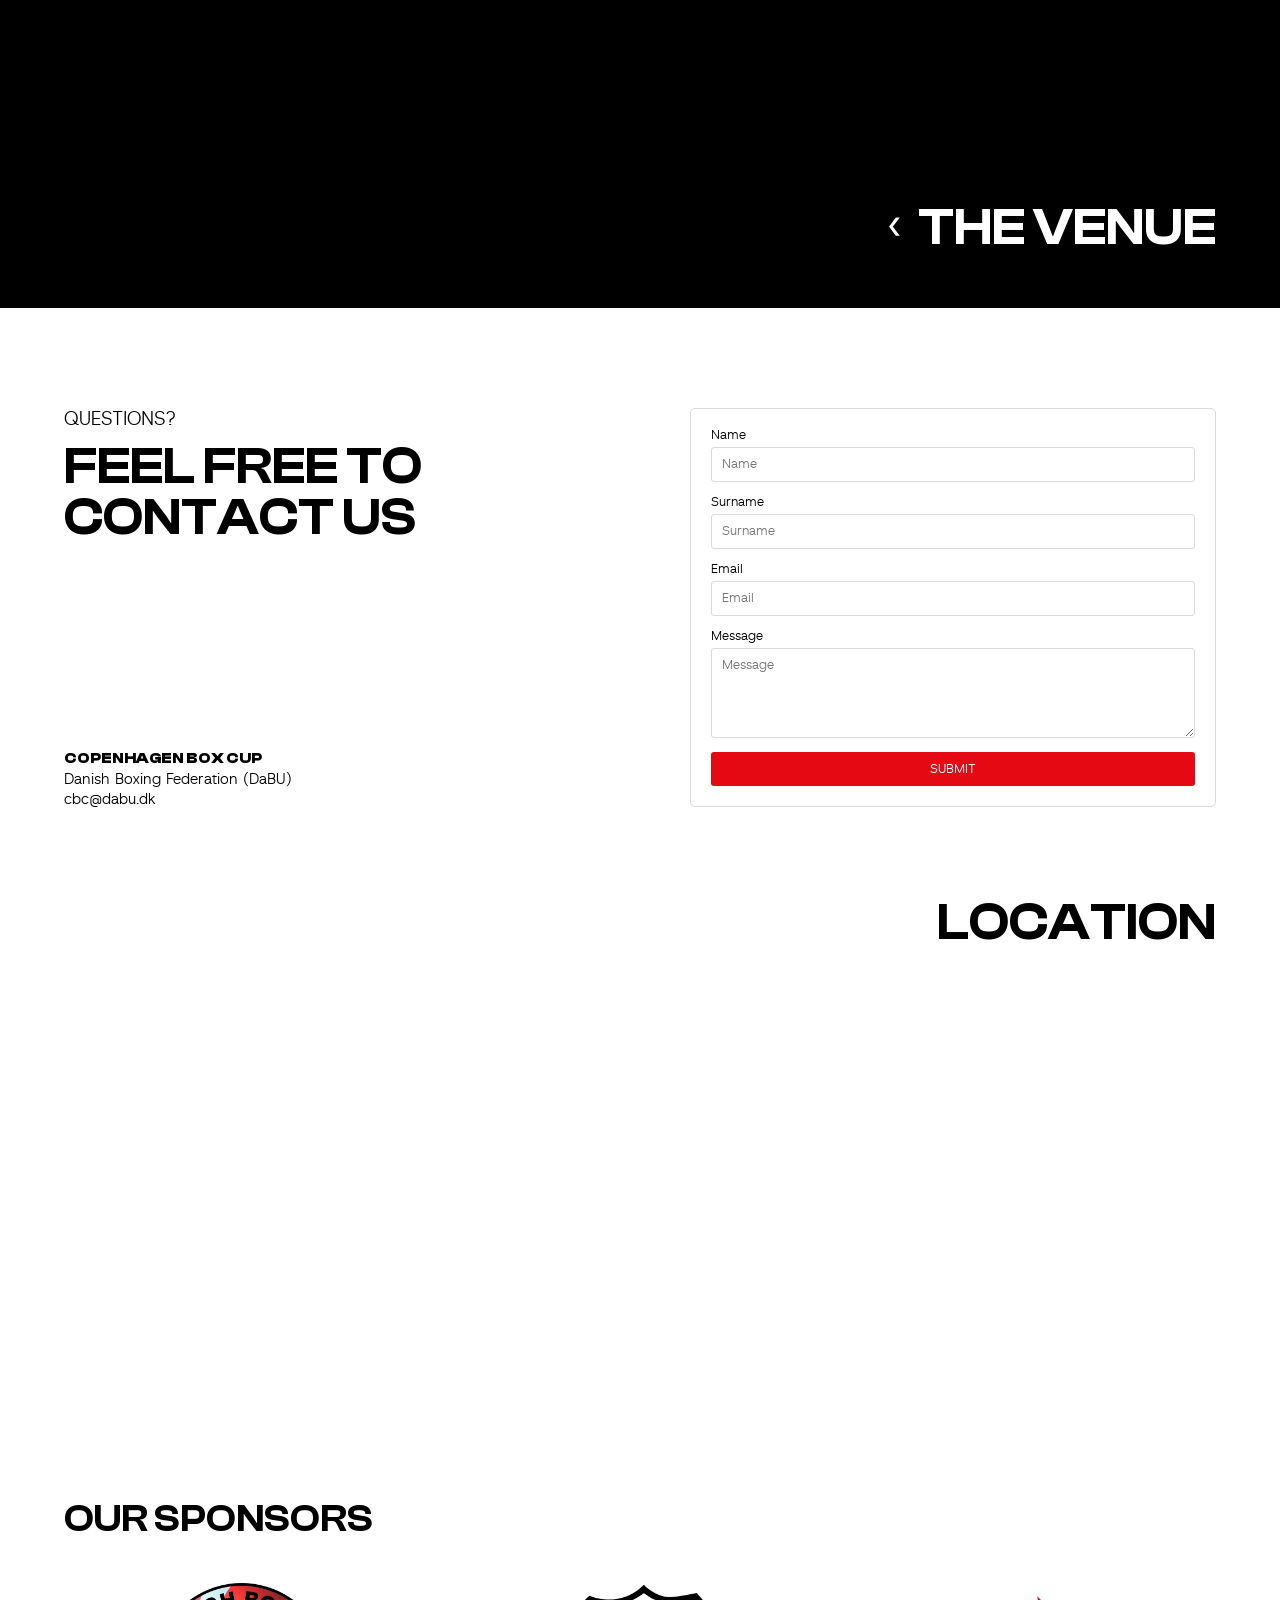
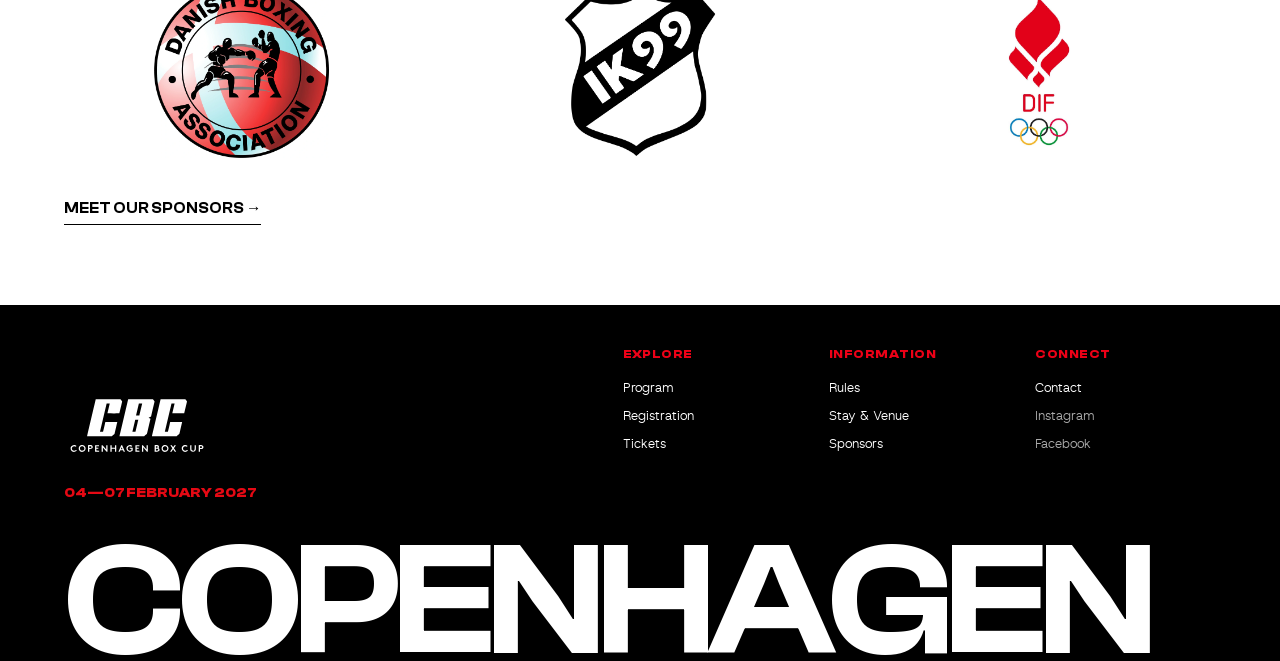
==== commit 2381ef4b: "Force consistent sponsor layout with page-local styles to bypass stale stylesheet" ====
--- a/index.html
+++ b/index.html
@@ -13,6 +13,21 @@
     <link rel="stylesheet" href="css/general.css?v=4">
     <link rel="stylesheet" href="css/index.css?v=sponsors-fix-2">
 
+    <style>
+      /* Homepage sponsor layout: isolated from older cached styles */
+      #sponsors .sponsors-inner { max-width: 1200px; margin: 0 auto; }
+      #sponsors #sponsors-title { text-align: left; margin: 0 0 42px; }
+      #sponsors .sponsors-list { display: grid; grid-template-columns: repeat(3, minmax(0, 1fr)); align-items: center; justify-items: center; gap: 45px; width: 100%; margin: 0; padding: 0; list-style: none; }
+      #sponsors .sponsors-list li, #sponsors .sponsors-list a { display: flex; justify-content: center; align-items: center; width: 100%; min-width: 0; min-height: 180px; }
+      #sponsors .sponsors-list img { display: block; width: auto; height: auto; max-width: min(100%, 200px); max-height: 175px; object-fit: contain; }
+      #sponsors .sponsors-more { display: block; margin: 38px 0 0; text-align: left; }
+      @media (max-width: 768px) {
+        #sponsors #sponsors-title { margin-bottom: 24px; }
+        #sponsors .sponsors-list { gap: 14px; }
+        #sponsors .sponsors-list li, #sponsors .sponsors-list a { min-height: 105px; }
+        #sponsors .sponsors-list img { max-width: 100%; max-height: 95px; }
+      }
+    </style>
     <title>Copenhagen Box Cup</title>
     <link rel="stylesheet" href="css/footer.css?v=5">
 </head>
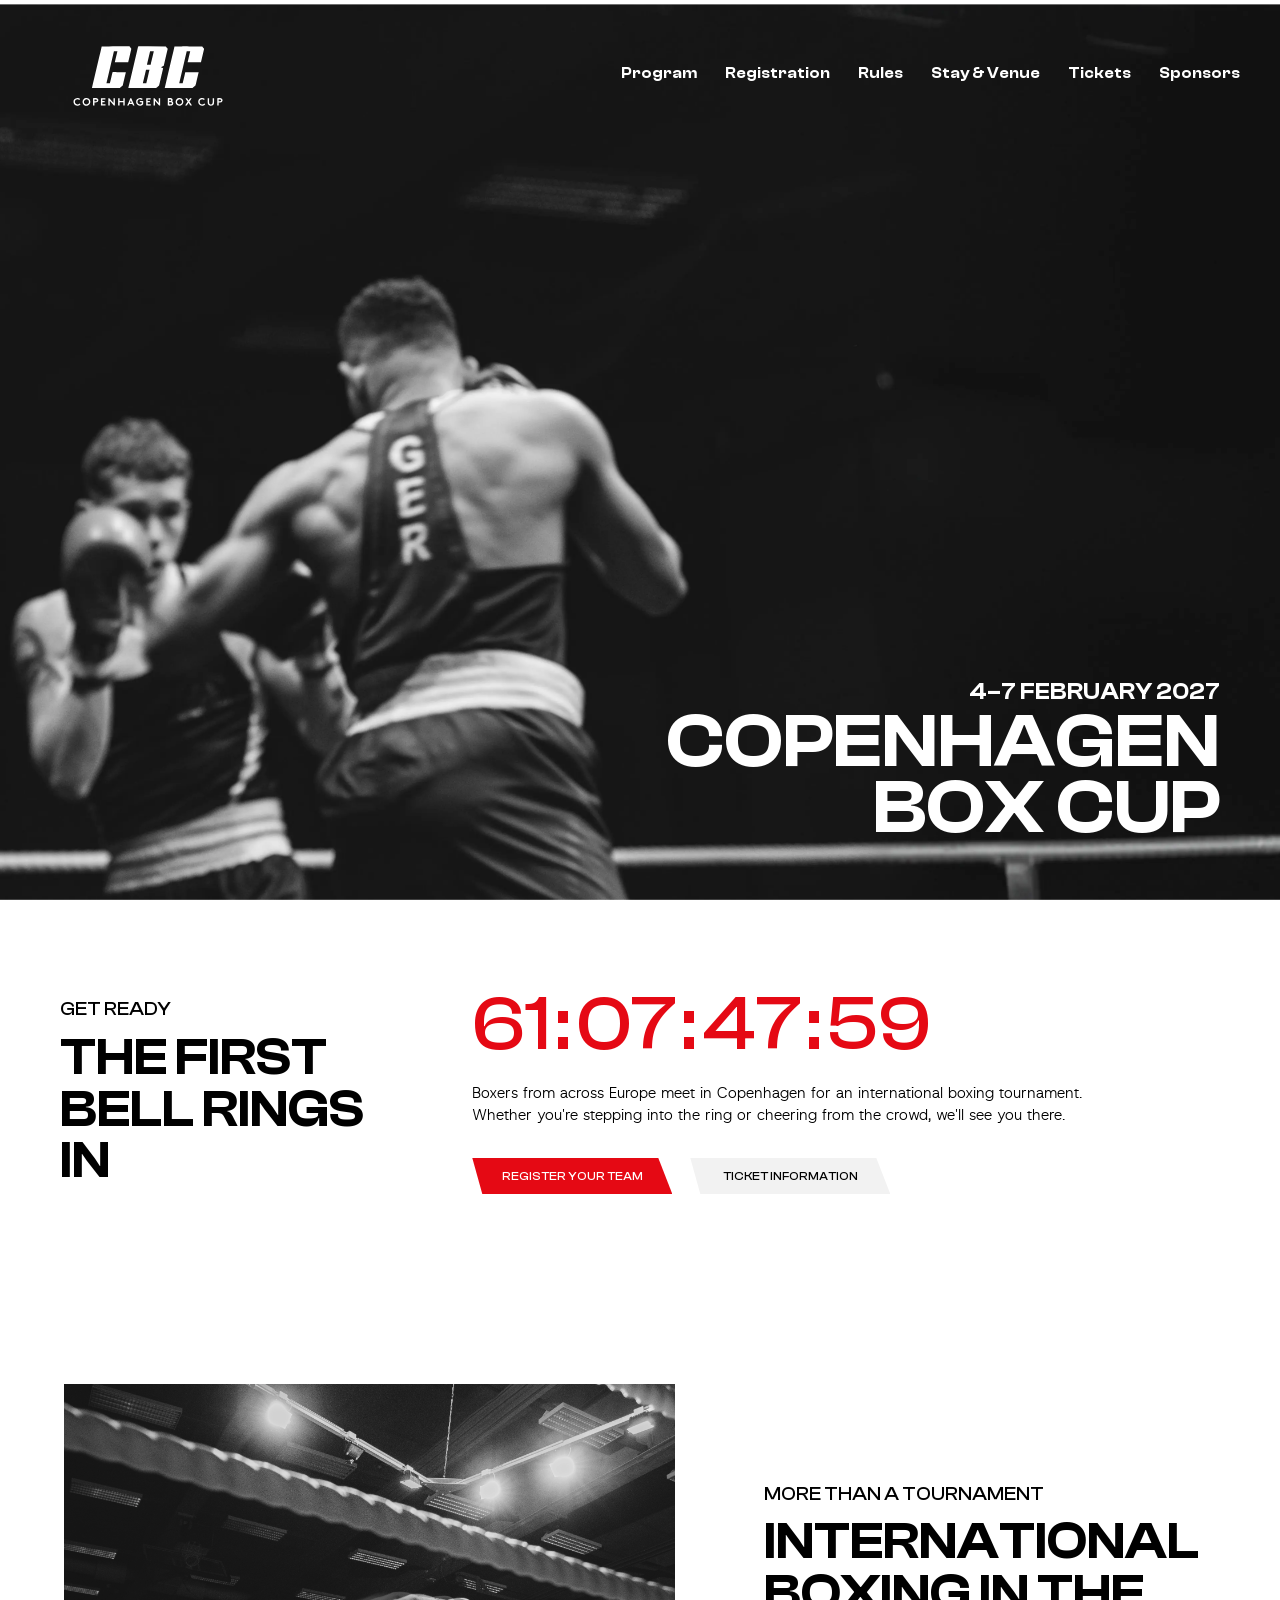
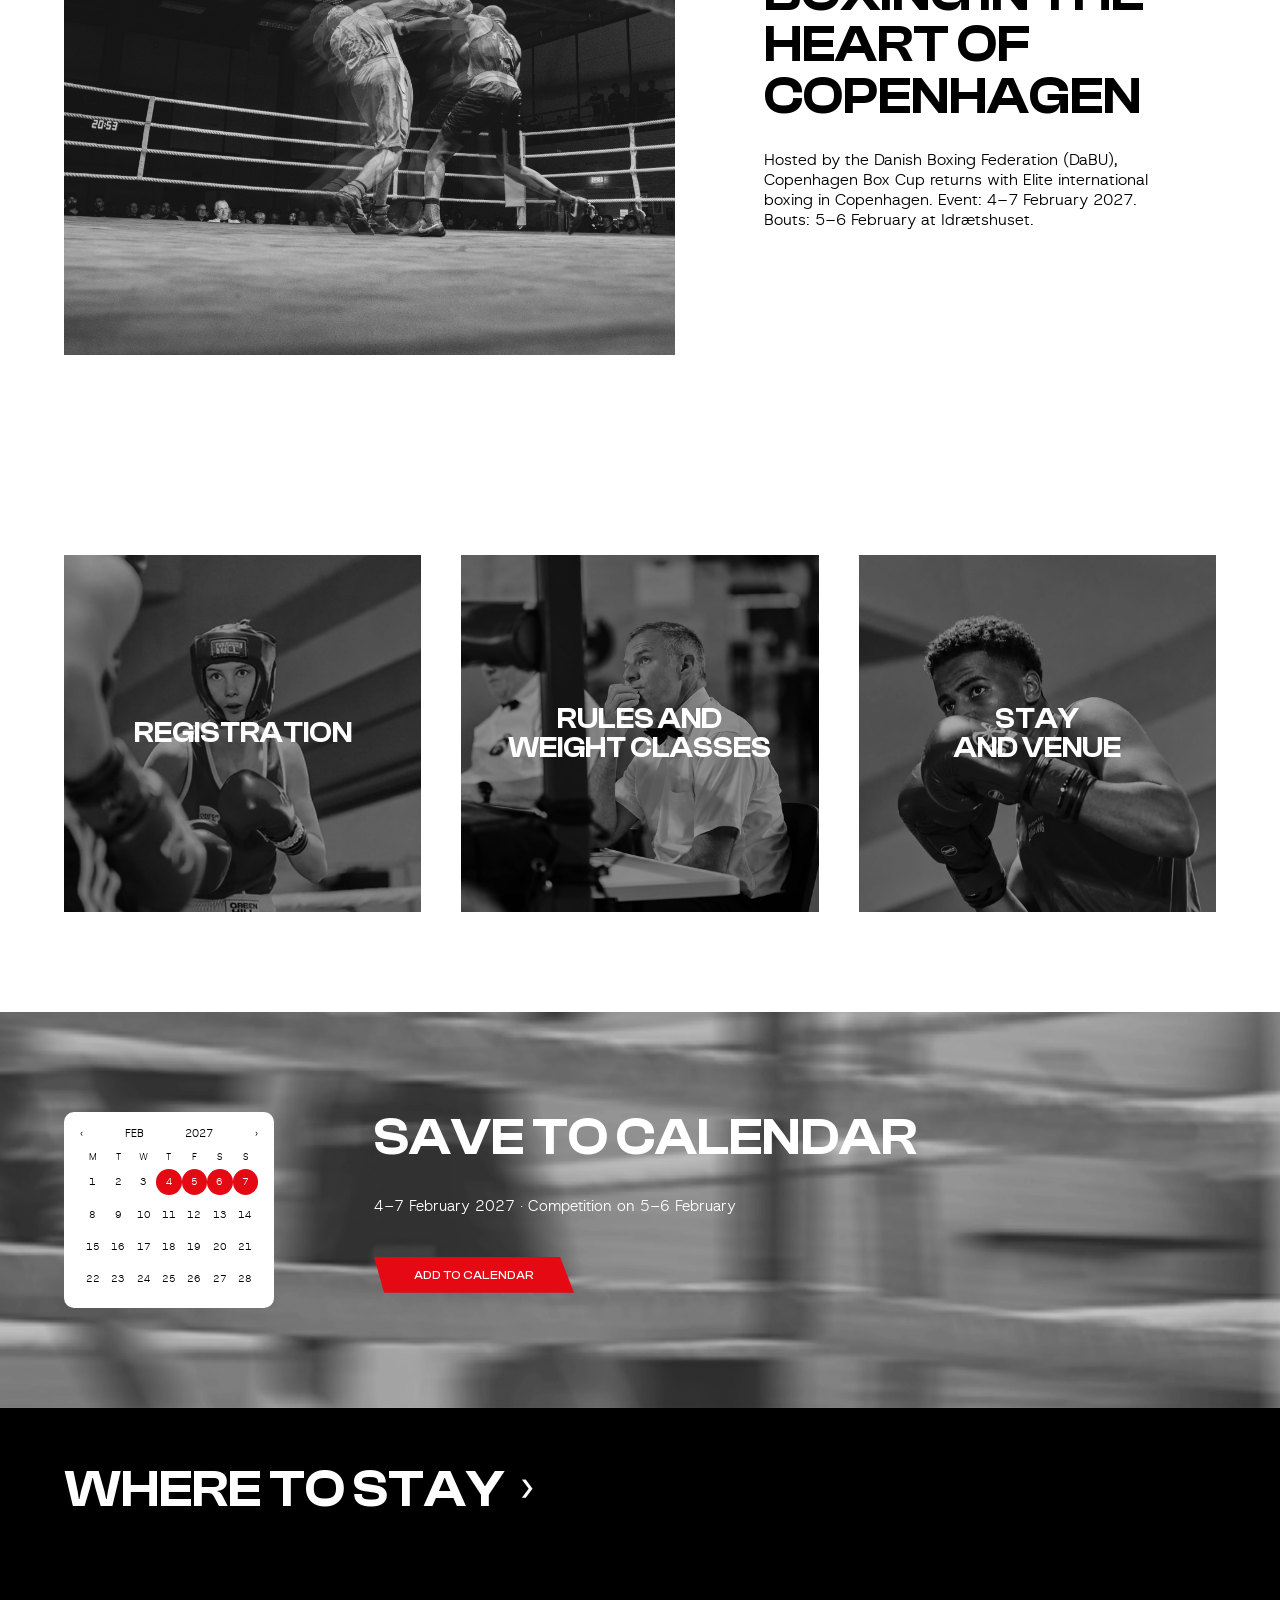
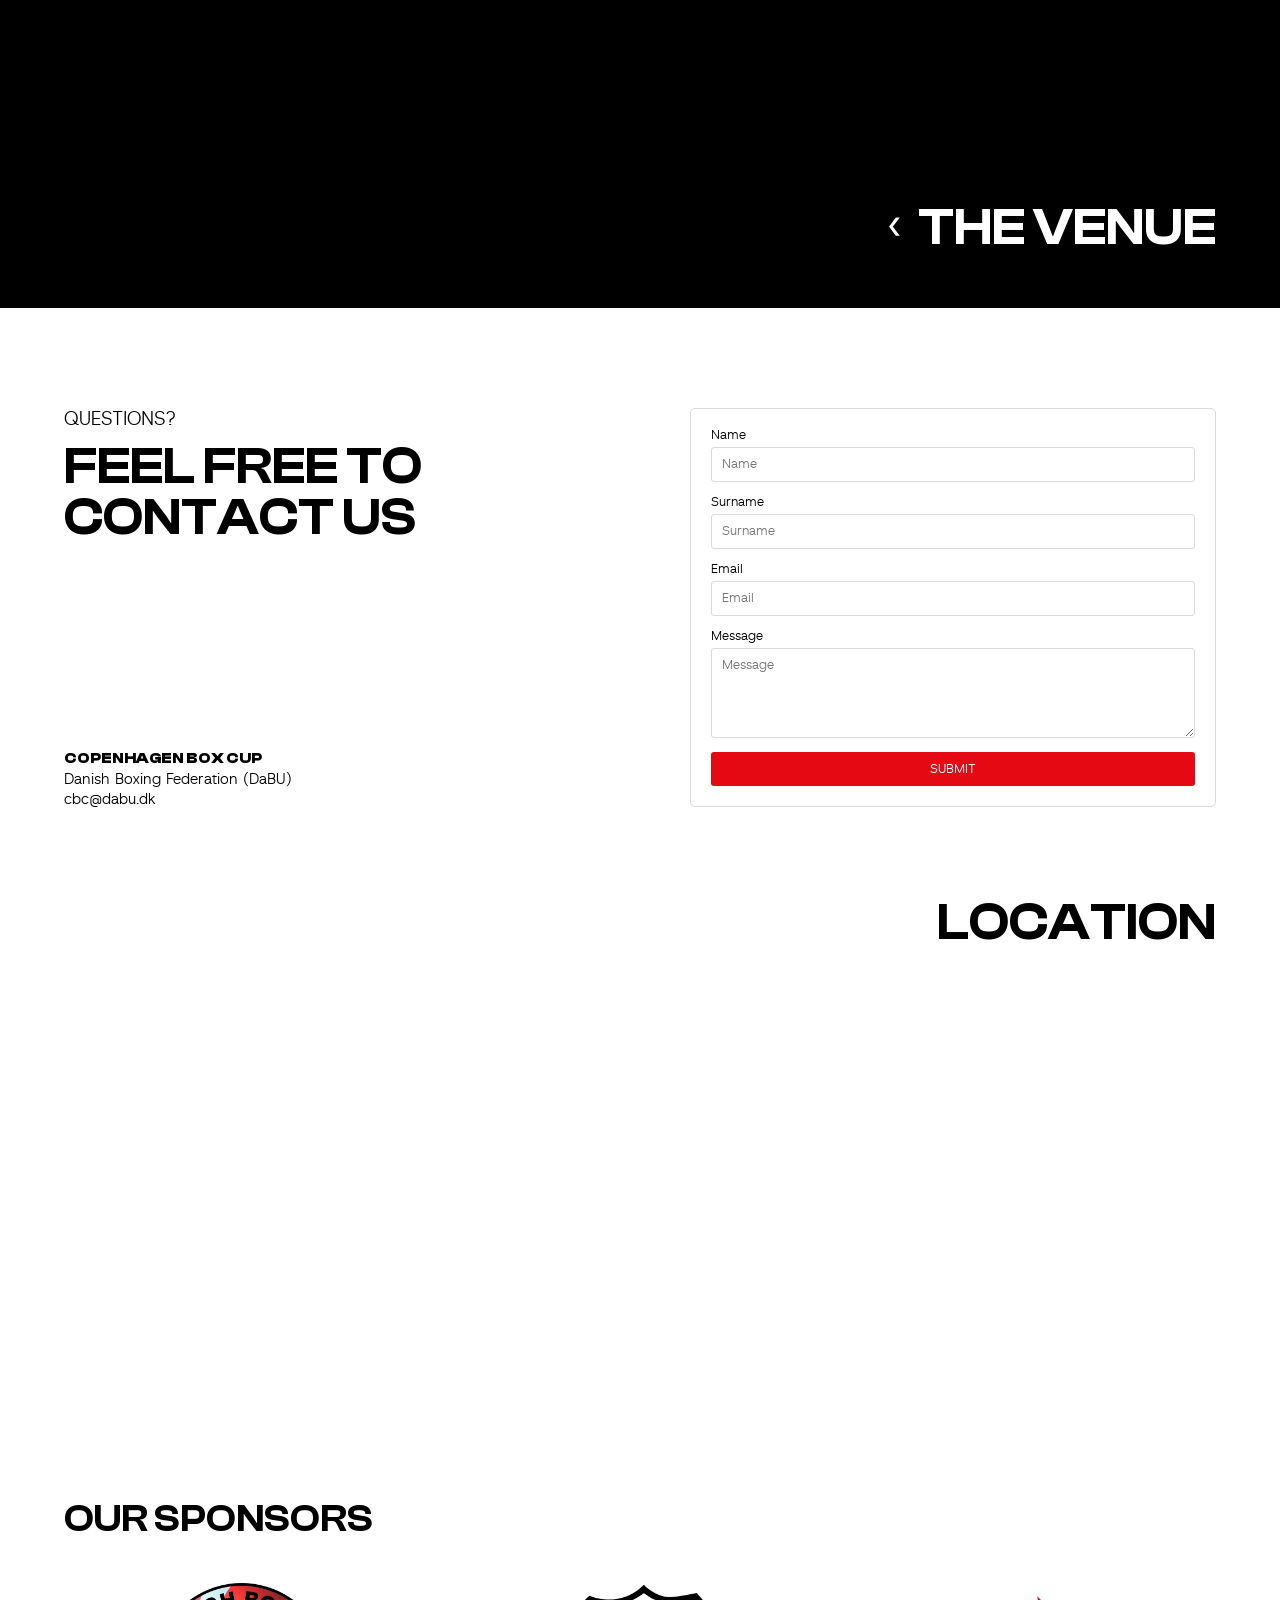
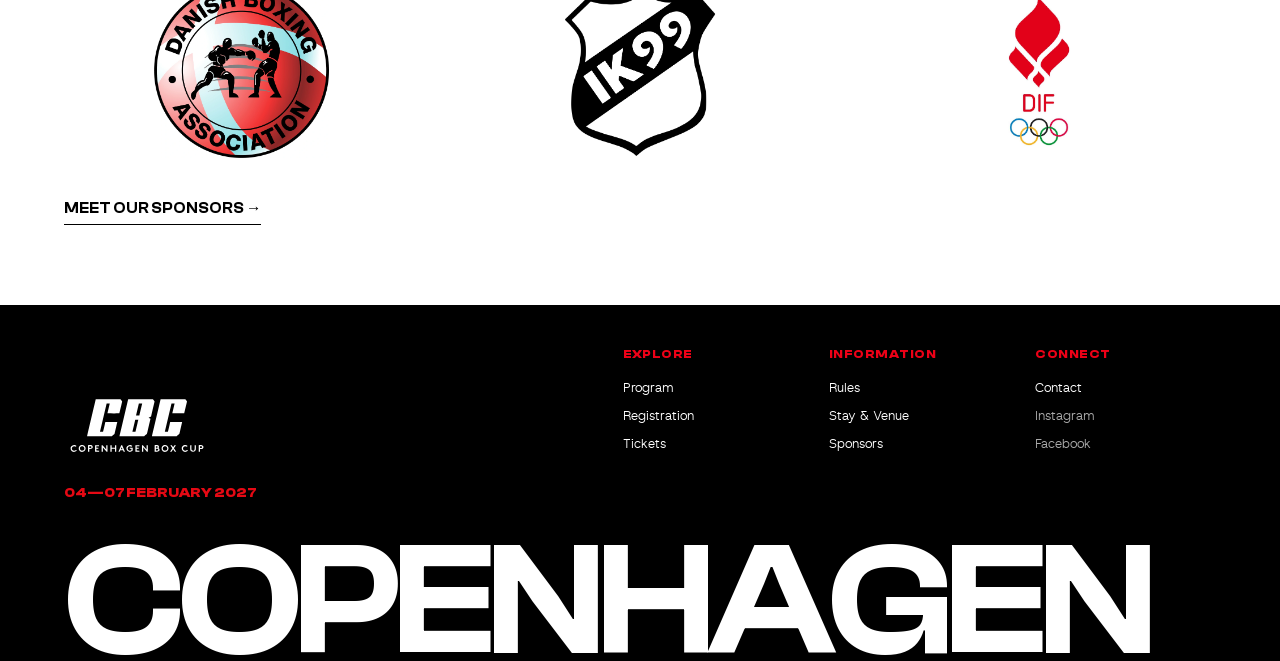
==== commit 492b33db: "Use updated IK99 WebP logo on sponsors and homepage" ====
--- a/index.html
+++ b/index.html
@@ -450,7 +450,7 @@
                 <h2 id="sponsors-title">OUR SPONSORS</h2>
                 <ul class="sponsors-list">
                     <li><a href="sponsors.html#dabu"><img src="images/sponsors/dabu.webp" alt="Danish Boxing Association (DaBU)" width="1234" height="1234" loading="lazy"></a></li>
-                    <li><a href="sponsors.html#ik99"><img src="images/IK99_logo.png?v=2" alt="IK99" loading="lazy"></a></li>
+                    <li><a href="sponsors.html#ik99"><img src="images/IK99_logo.webp?v=1" alt="IK99" loading="lazy"></a></li>
                     <li><a href="sponsors.html#dif"><img src="images/sponsors/dif.webp" alt="Danmarks Idrætsforbund (DIF)" width="546" height="1114" loading="lazy"></a></li>
                 </ul>
                 <p class="sponsors-more"><a href="sponsors.html">MEET OUR SPONSORS →</a></p>
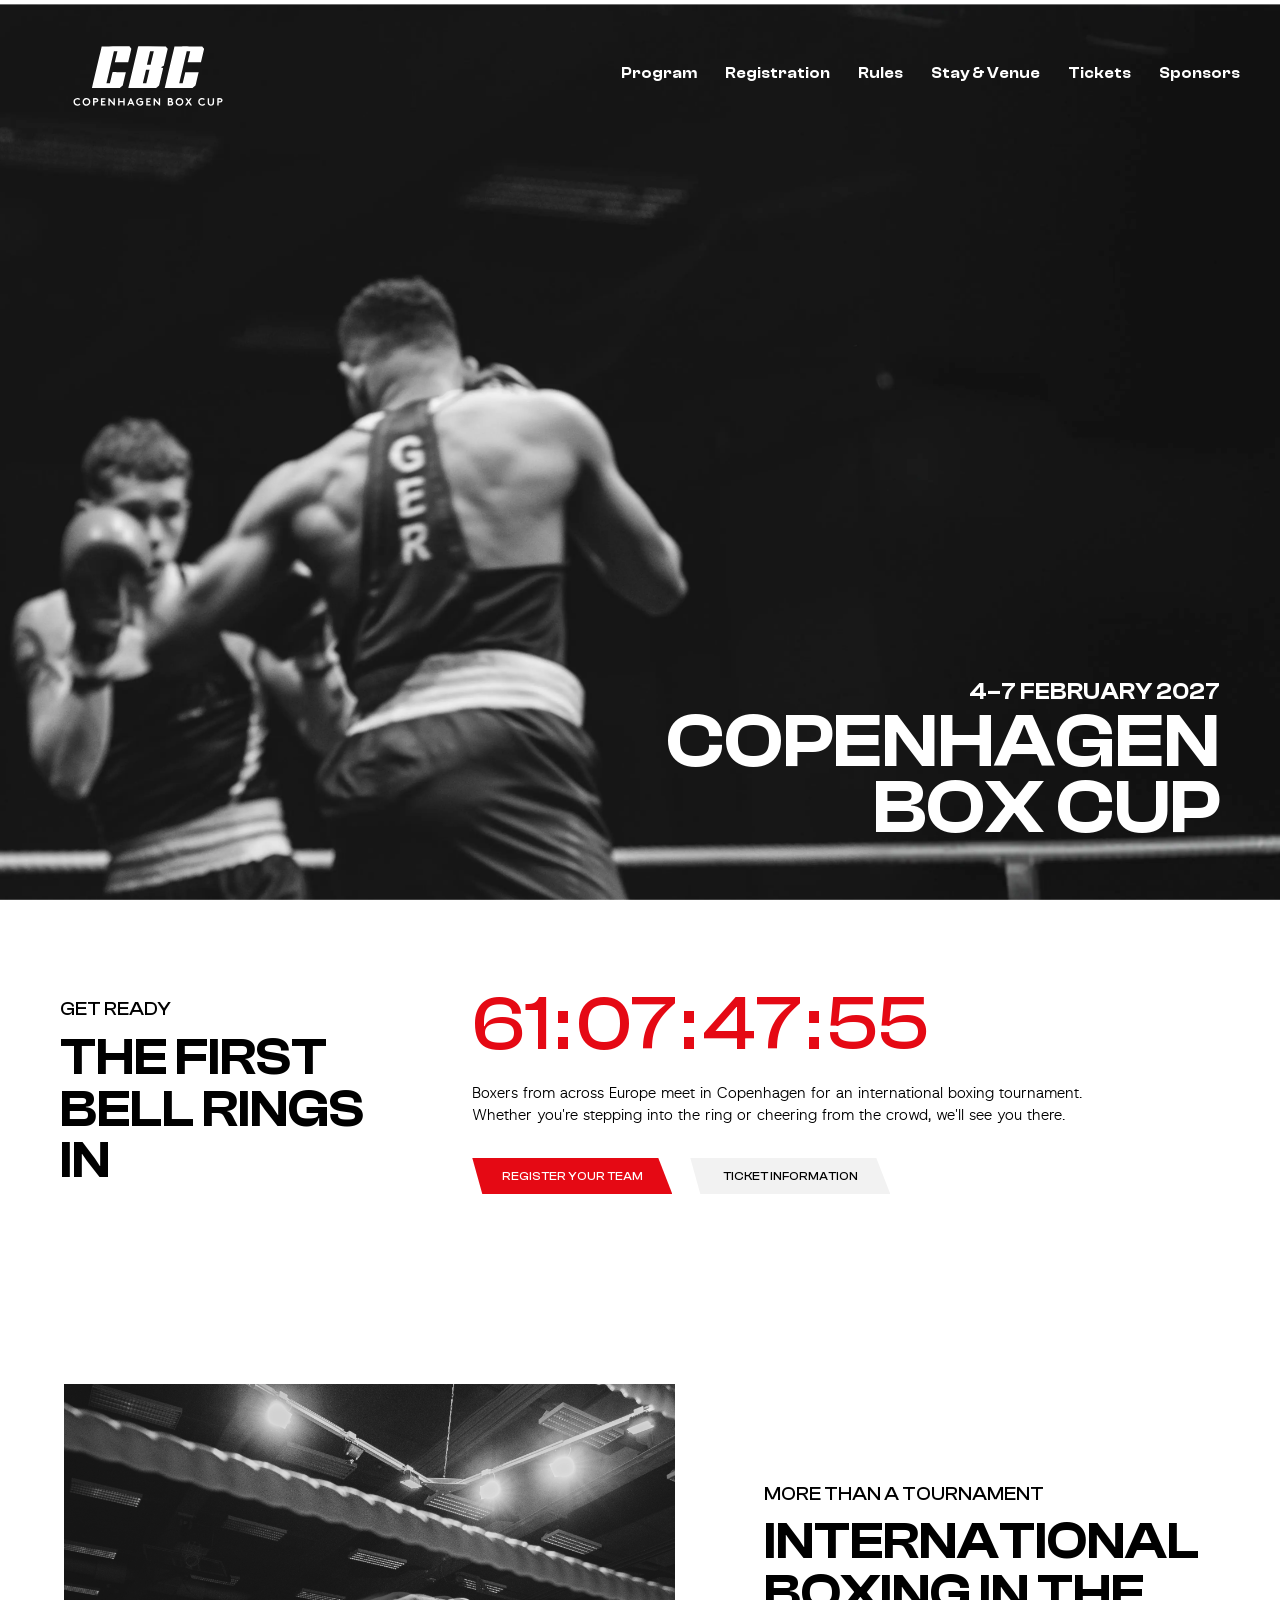
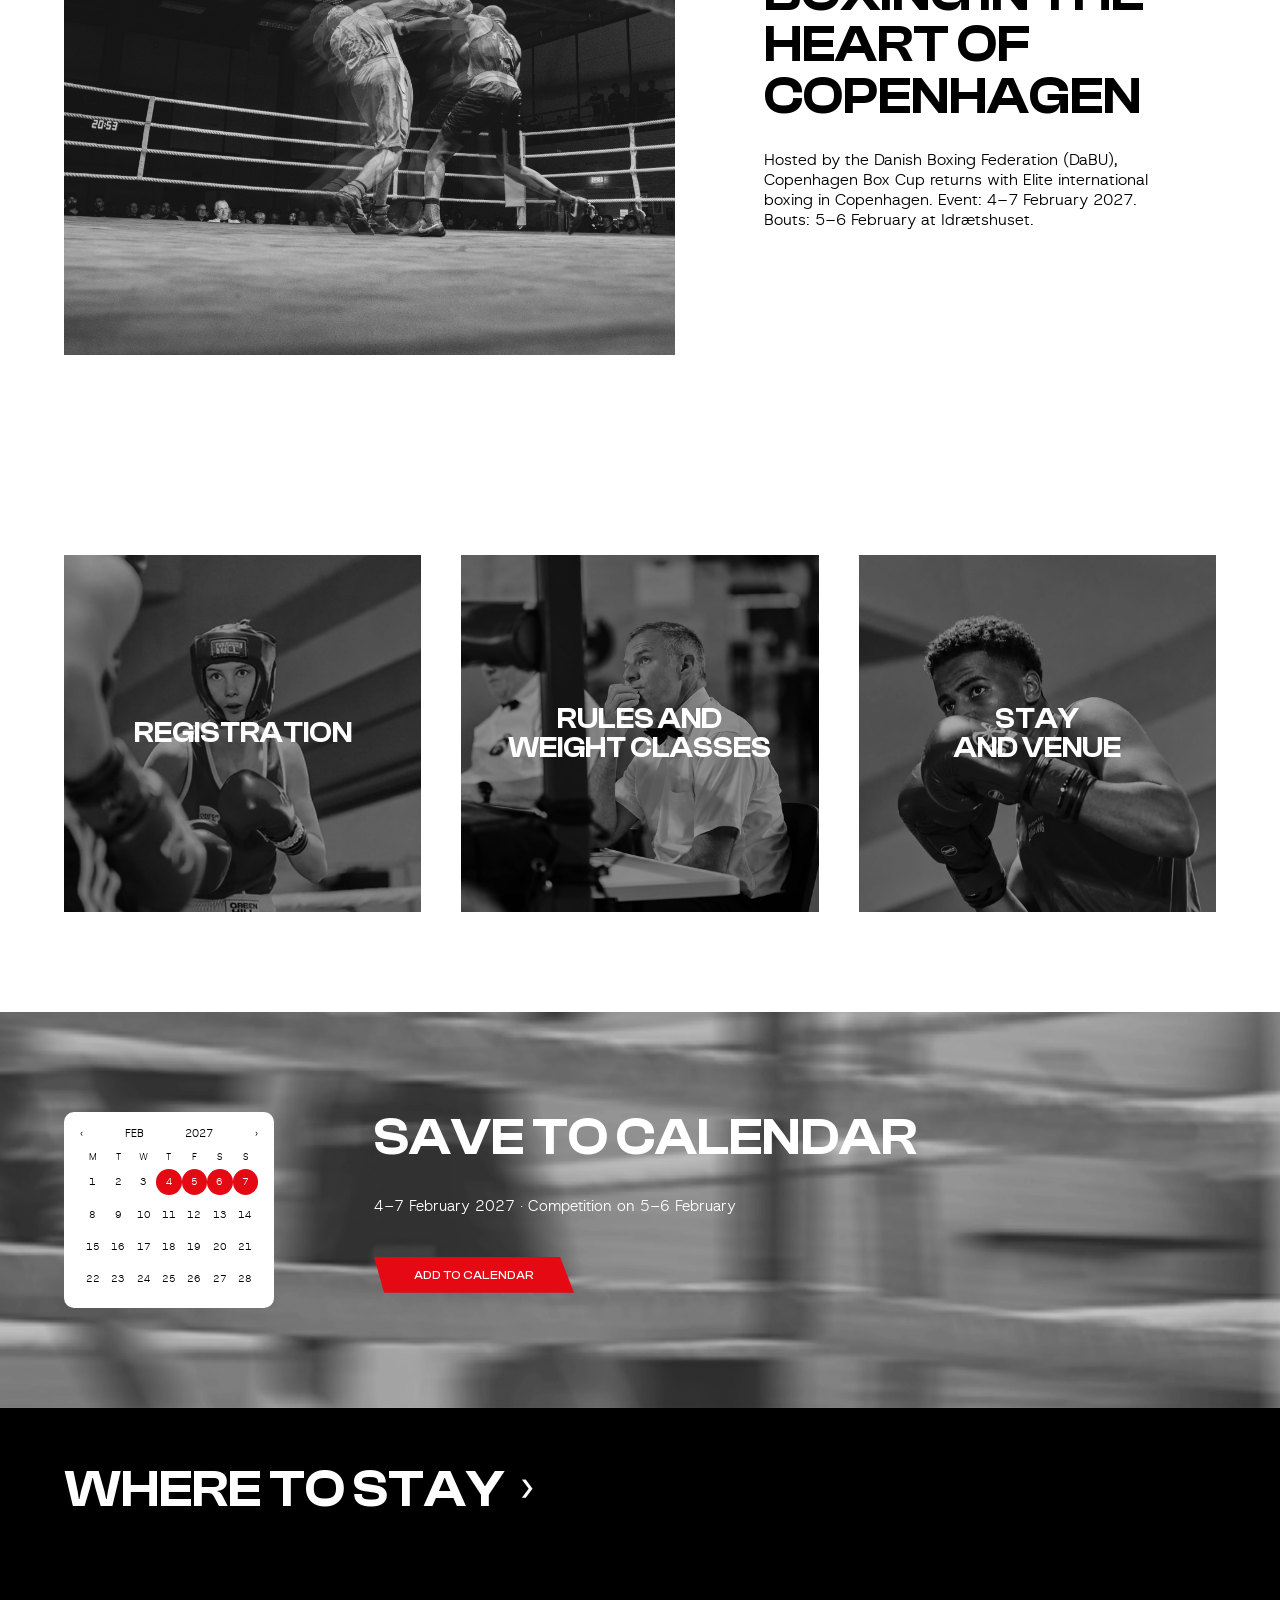
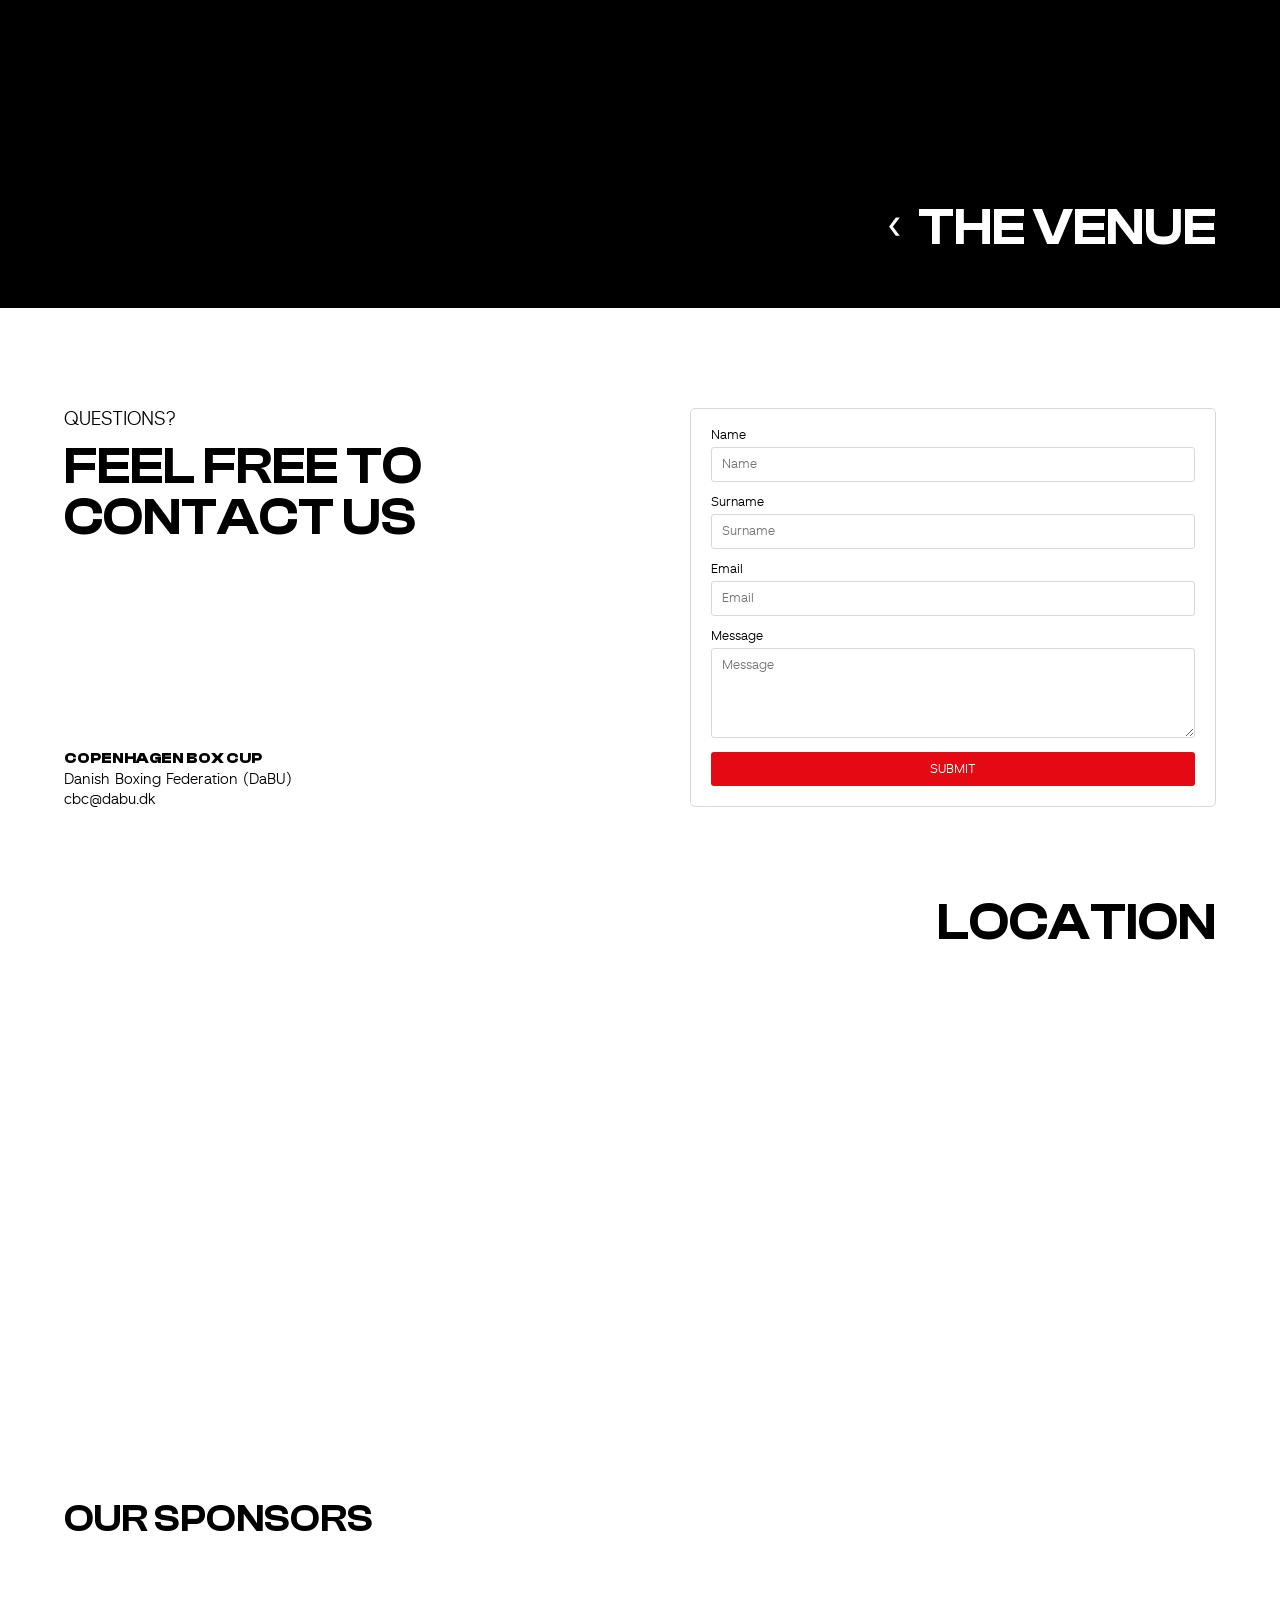
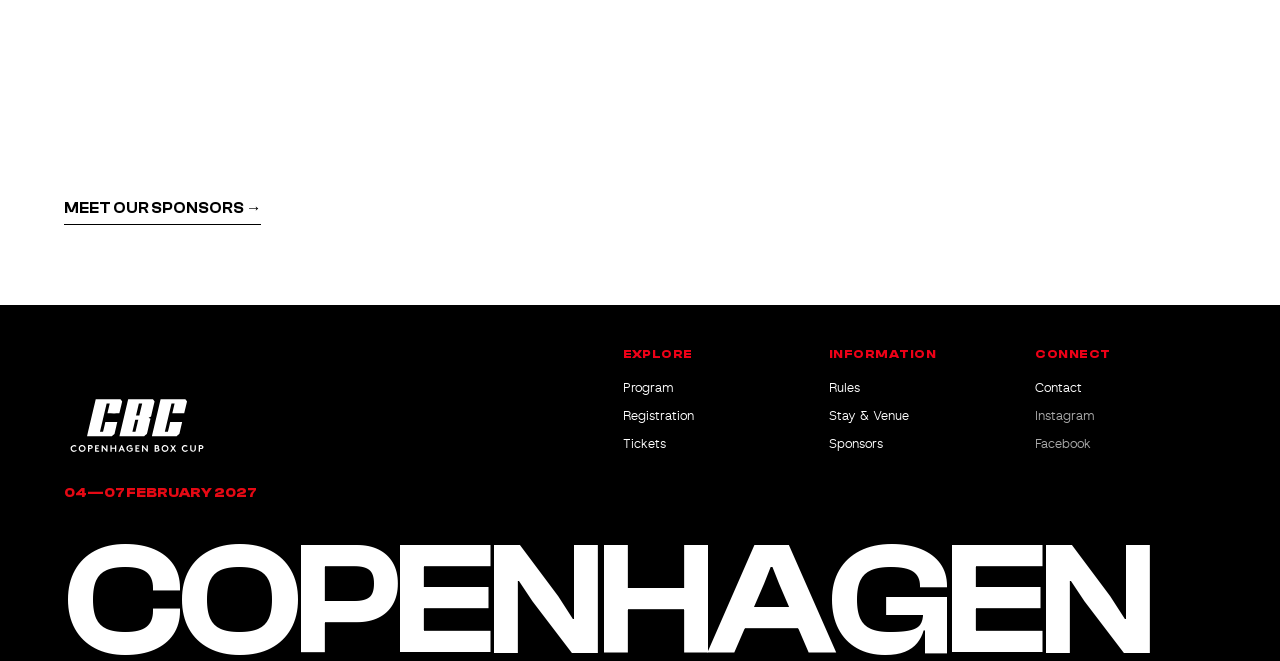
==== commit dbe3b4a9: "Refresh mobile heading styles on published page" ====
--- a/index.html
+++ b/index.html
@@ -11,7 +11,7 @@
     <link rel="stylesheet" href="css/fonts.css">
     <link rel="stylesheet" href="css/custom.css">
     <link rel="stylesheet" href="css/general.css?v=4">
-    <link rel="stylesheet" href="css/index.css?v=sponsors-fix-2">
+    <link rel="stylesheet" href="css/index.css?v=mobile-heading-2027">
 
     <style>
       /* Homepage sponsor layout: isolated from older cached styles */
--- a/css/index.css
+++ b/css/index.css
@@ -671,3 +671,12 @@
     .sponsors-list img { max-width: 100%; max-height: 95px; }
     .sponsors-more { margin-top: 28px; }
 }
+
+/* Keep oversized hero headings inside the mobile viewport. */
+@media (max-width: 768px) {
+    .hero-title {
+        font-size: clamp(1.9rem, 8vw, 3.4rem);
+        max-width: 100%;
+        overflow-wrap: normal;
+    }
+}
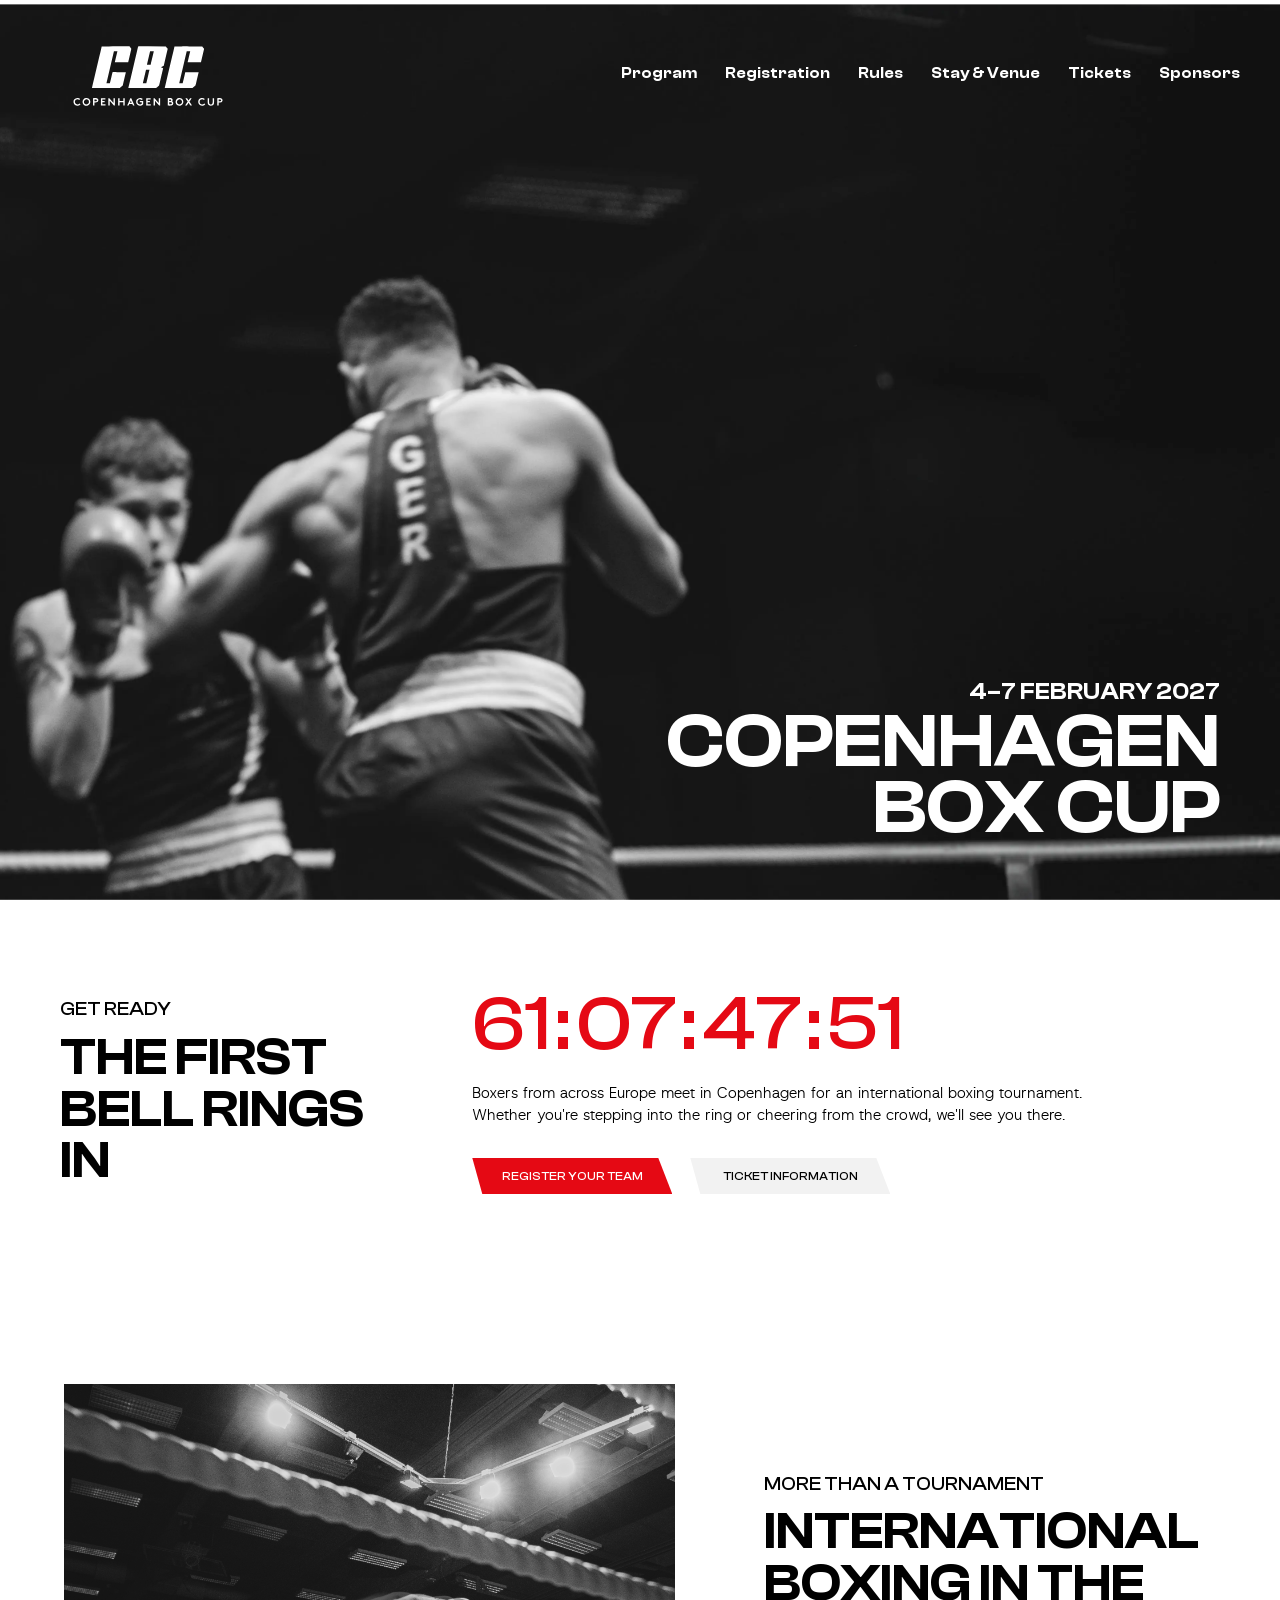
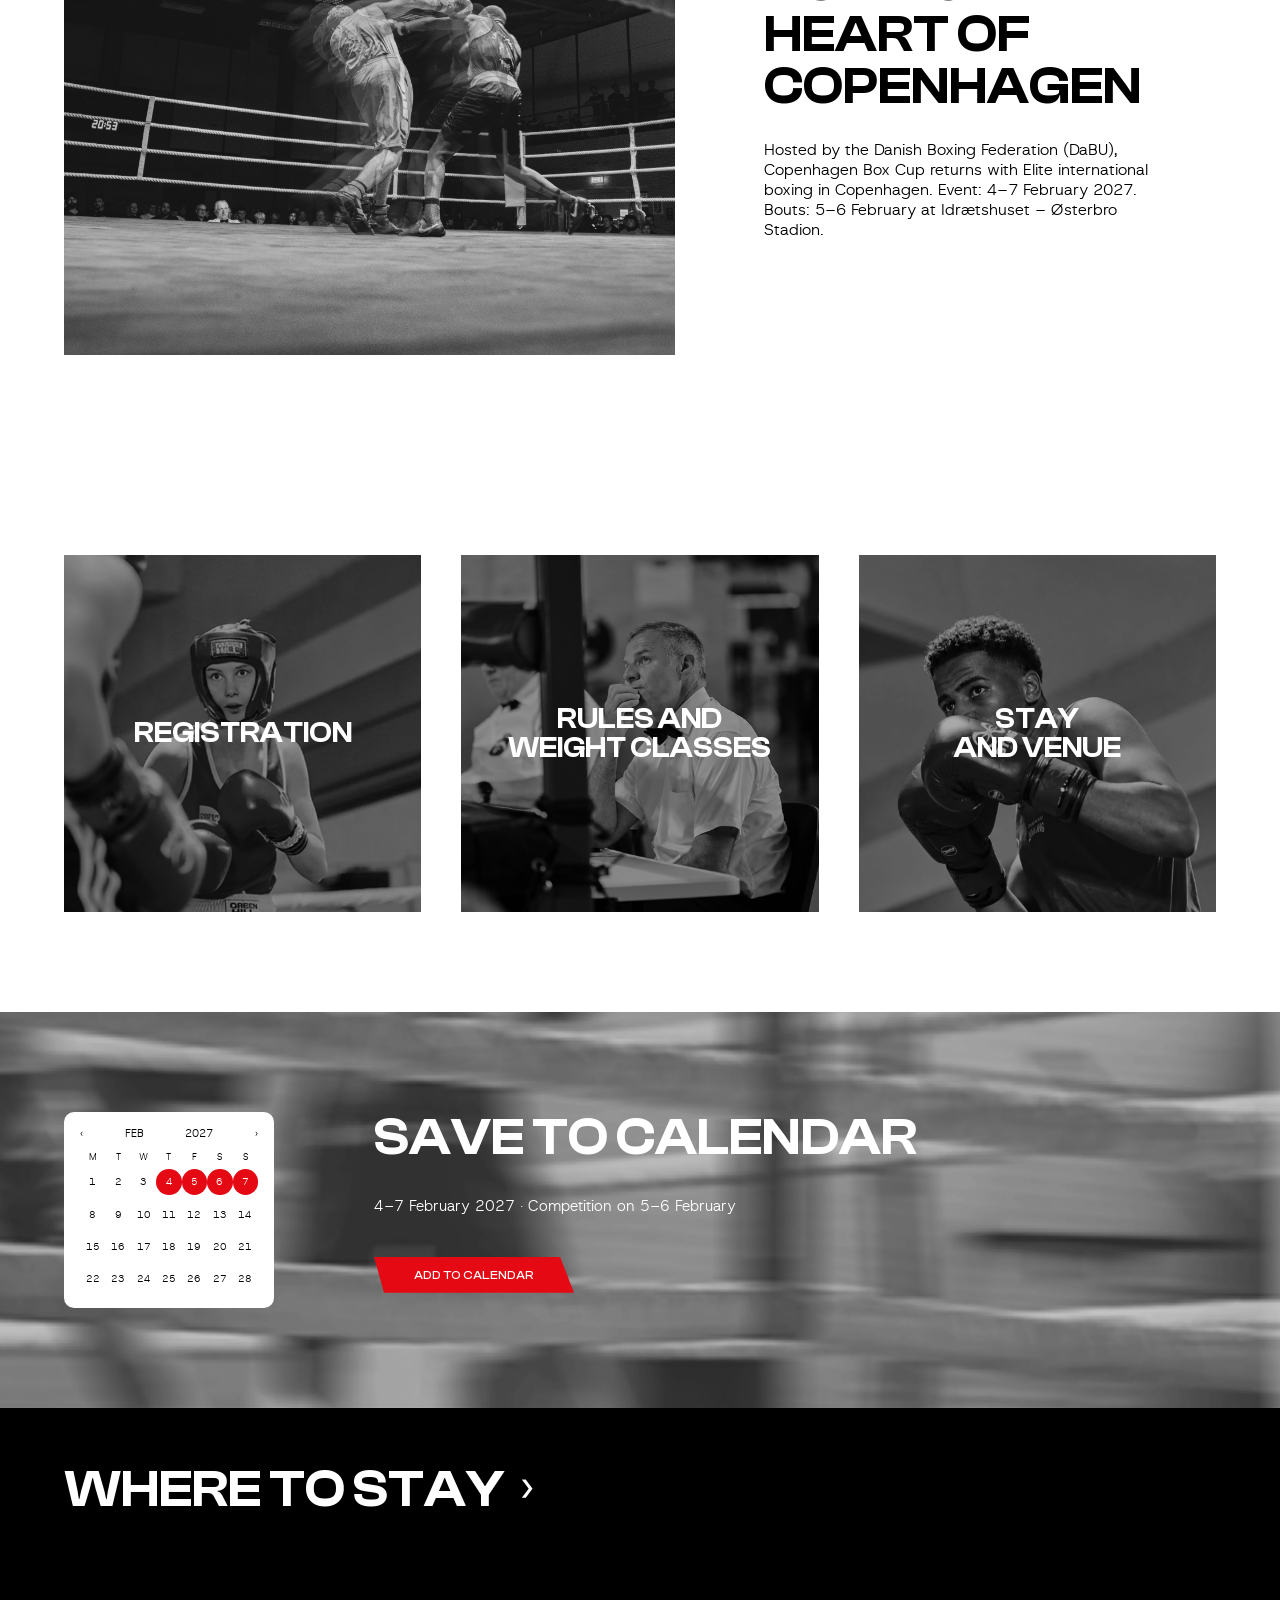
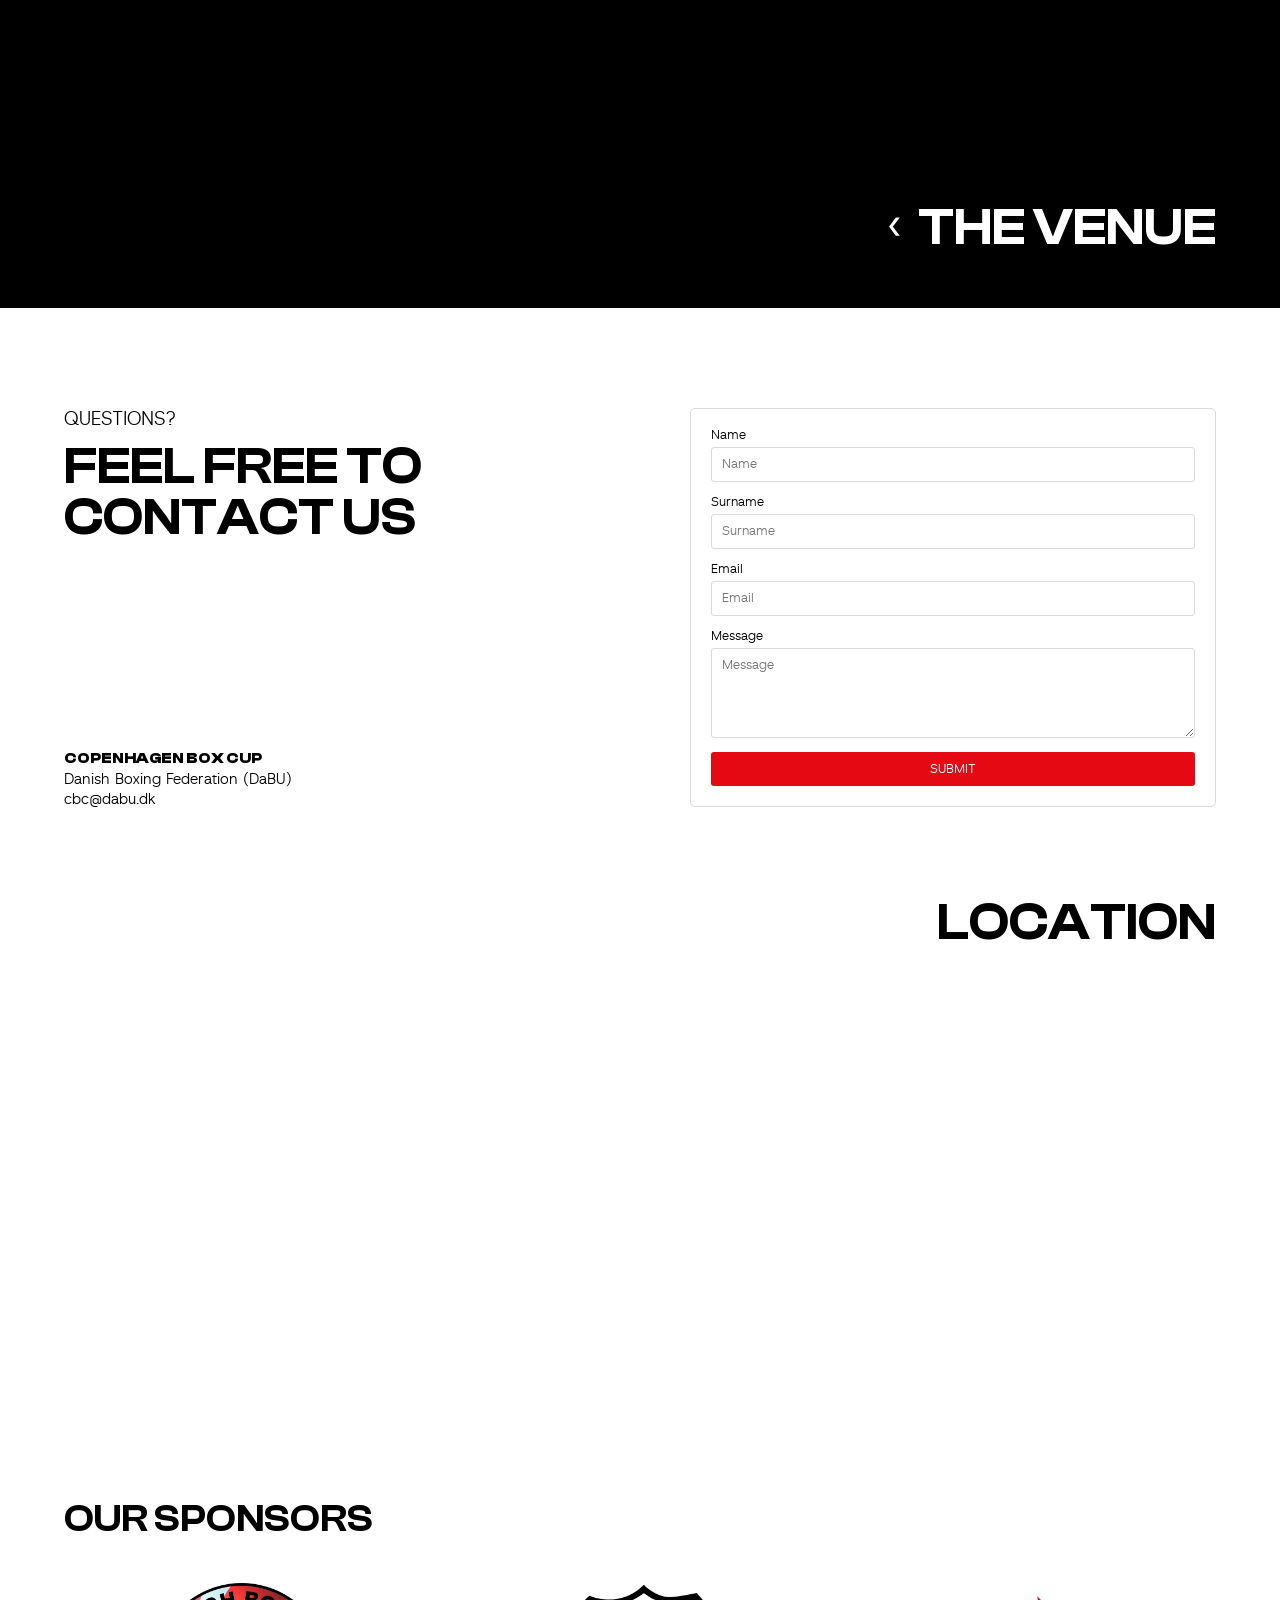
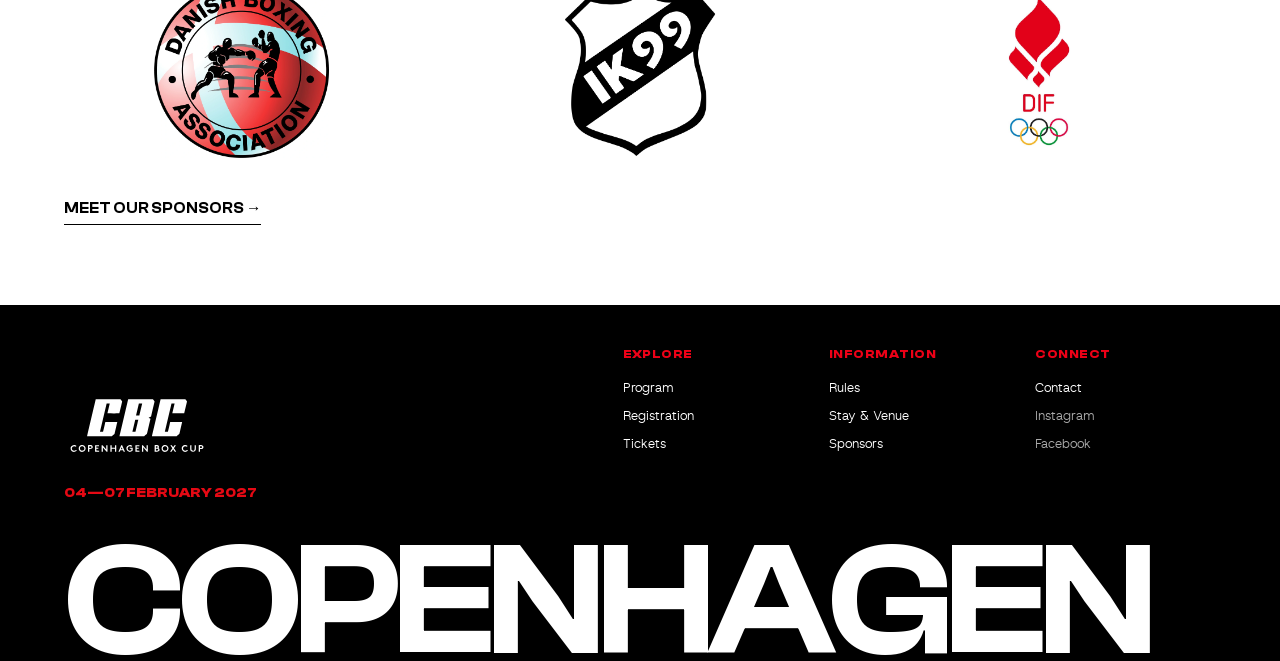
==== commit 97b82828: "Refine venue naming and consistent page spacing" ====
--- a/index.html
+++ b/index.html
@@ -11,7 +11,7 @@
     <link rel="stylesheet" href="css/fonts.css">
     <link rel="stylesheet" href="css/custom.css">
     <link rel="stylesheet" href="css/general.css?v=4">
-    <link rel="stylesheet" href="css/index.css?v=mobile-heading-2027">
+    <link rel="stylesheet" href="css/index.css?v=site-polish-2027">
 
     <style>
       /* Homepage sponsor layout: isolated from older cached styles */
@@ -166,7 +166,7 @@
                 </h2>
 
                 <p class="about-text">
-                    Hosted by the Danish Boxing Federation (DaBU), Copenhagen Box Cup returns with Elite international boxing in Copenhagen. Event: 4–7 February 2027. Bouts: 5–6 February at Idrætshuset.
+                    Hosted by the Danish Boxing Federation (DaBU), Copenhagen Box Cup returns with Elite international boxing in Copenhagen. Event: 4–7 February 2027. Bouts: 5–6 February at Idrætshuset – Østerbro Stadion.
                 </p>
 
             </div>
--- a/css/index.css
+++ b/css/index.css
@@ -675,7 +675,7 @@
 /* Keep oversized hero headings inside the mobile viewport. */
 @media (max-width: 768px) {
     .hero-title {
-        font-size: clamp(1.9rem, 8vw, 3.4rem);
+        font-size: 36px;
         max-width: 100%;
         overflow-wrap: normal;
     }
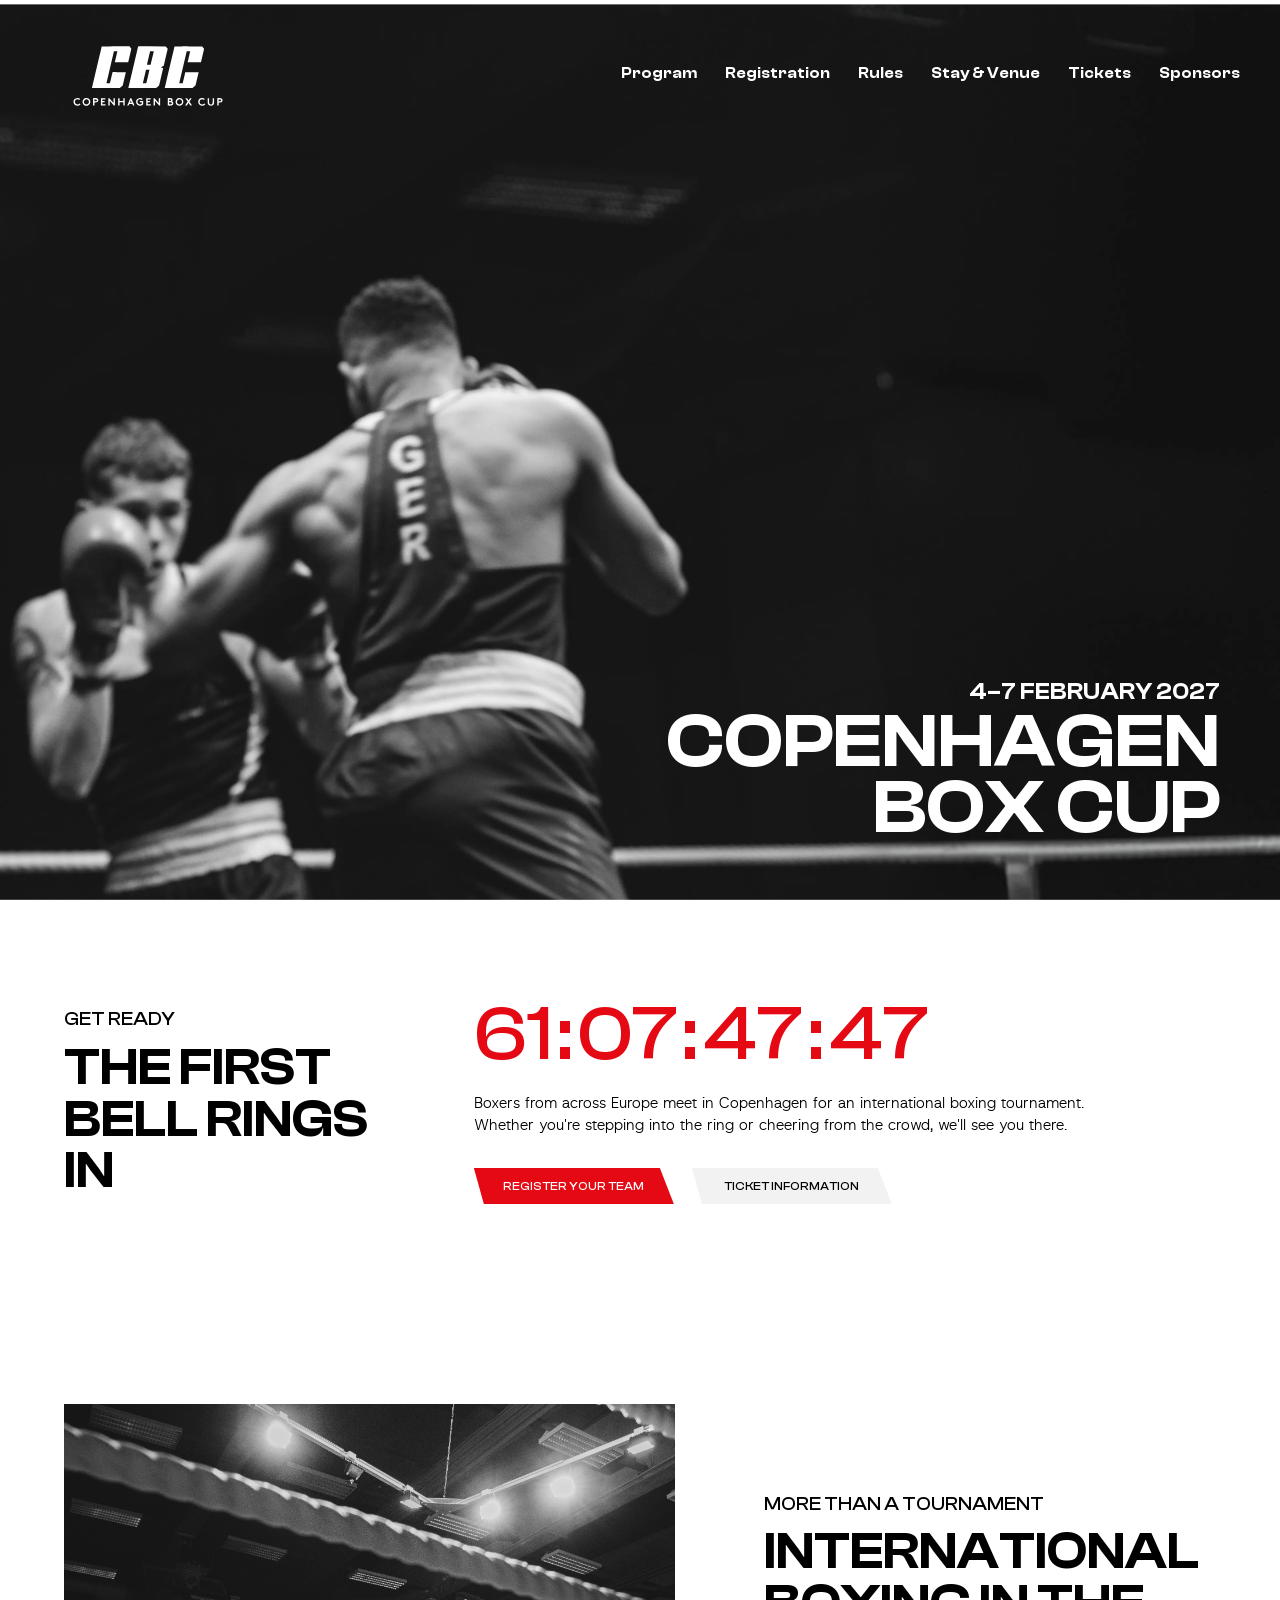
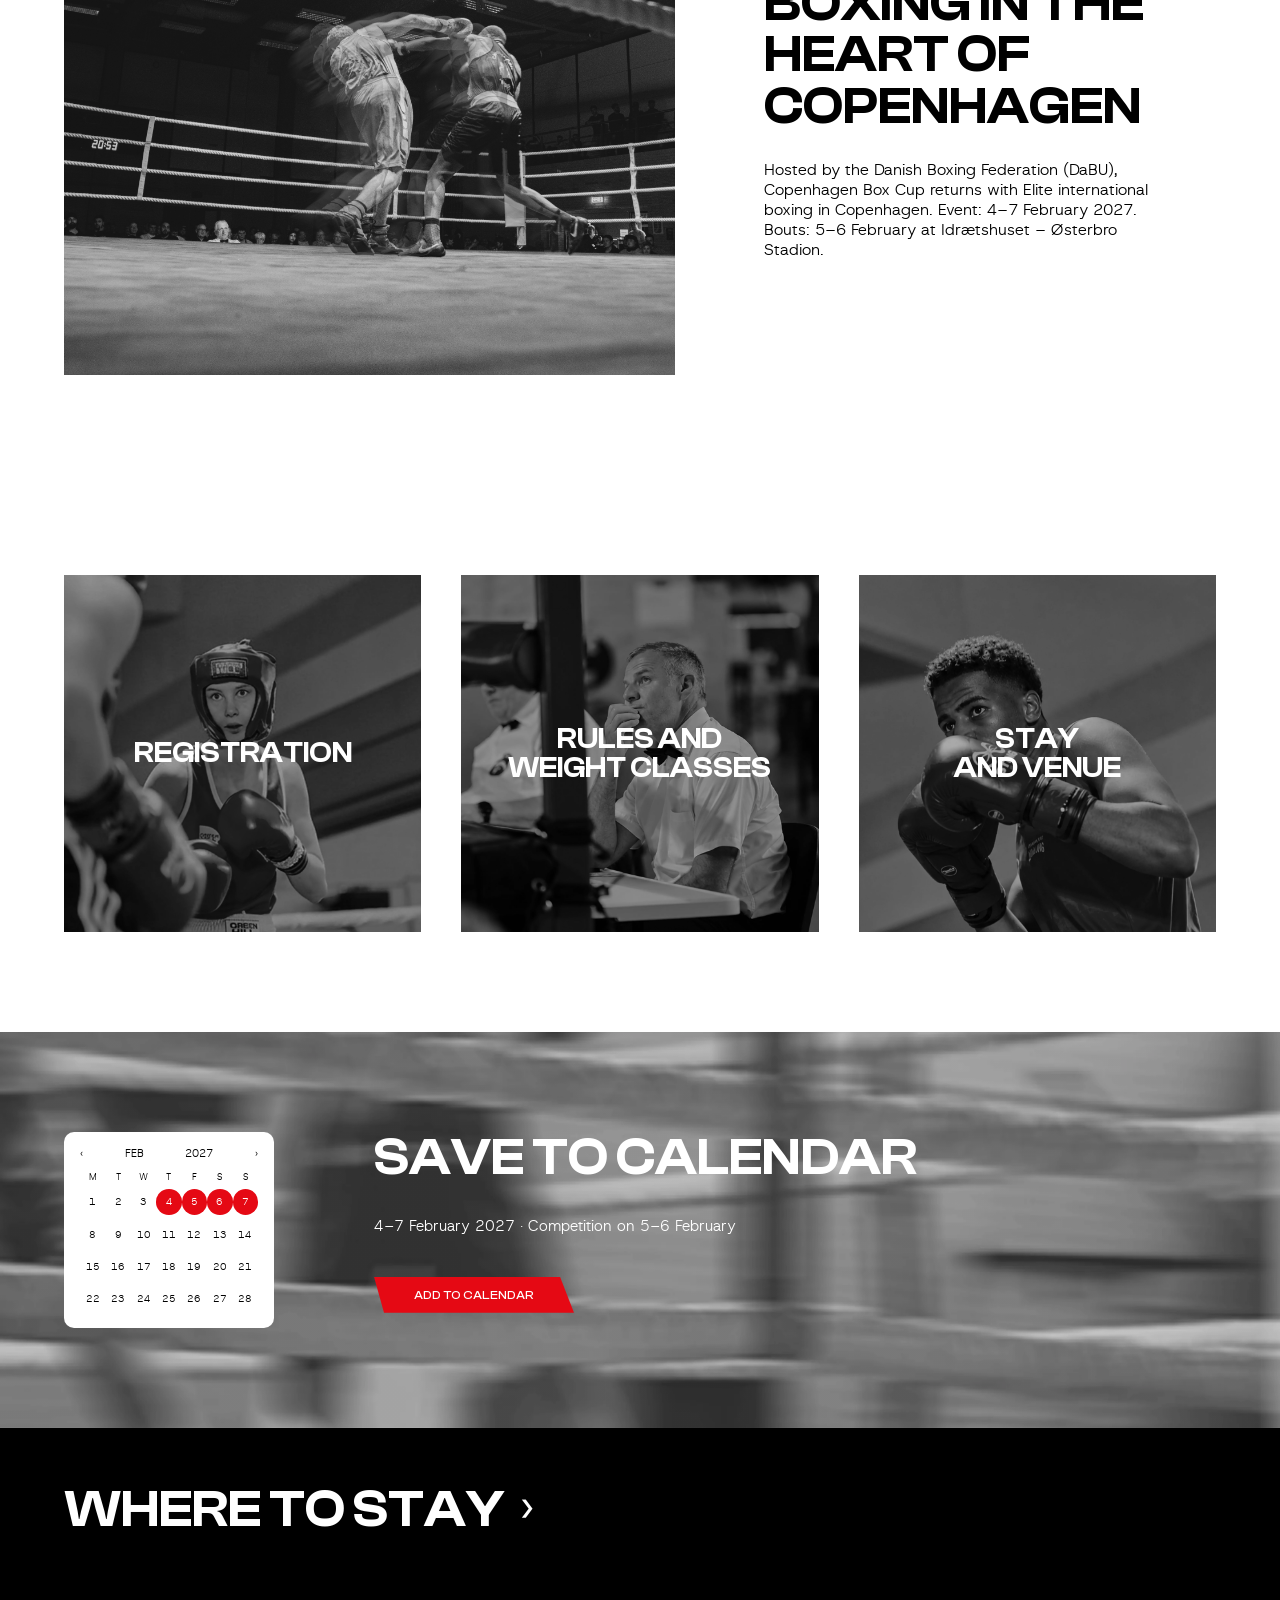
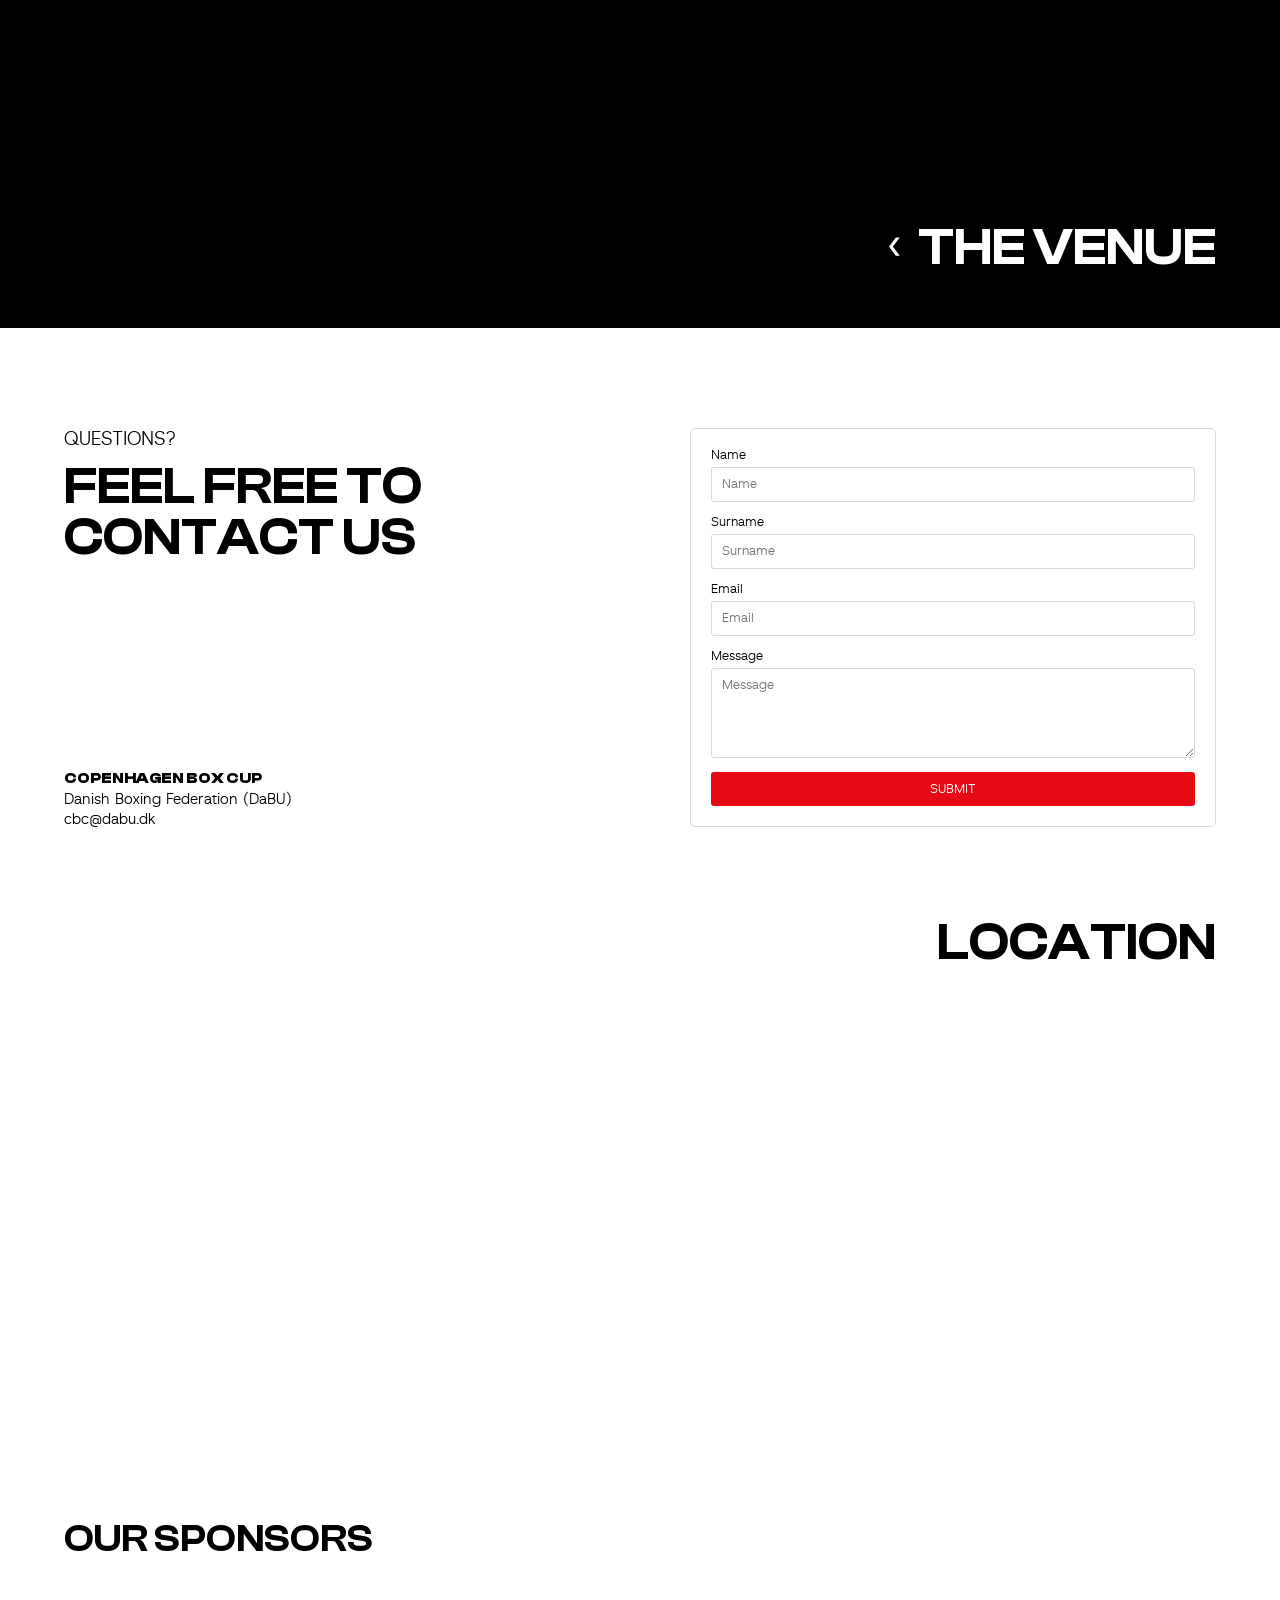
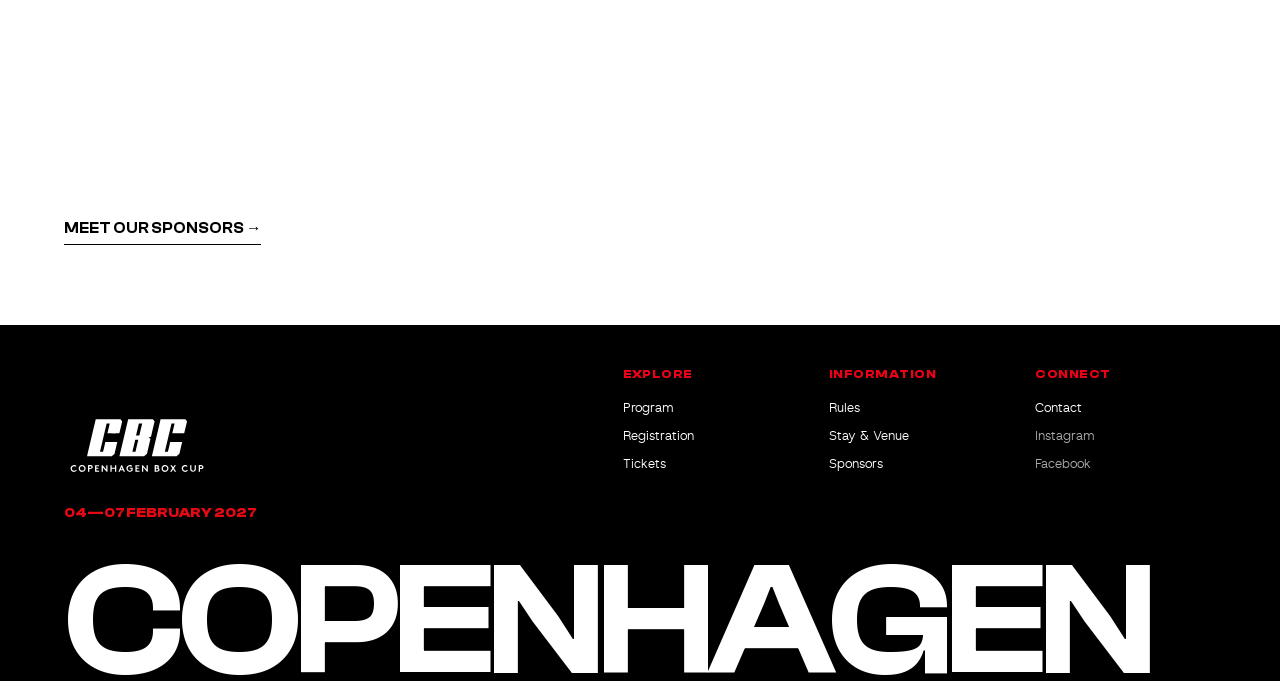
==== commit ac3a25d8: "Refresh stylesheet versions for consistent button hovers" ====
--- a/index.html
+++ b/index.html
@@ -10,8 +10,8 @@
 
     <link rel="stylesheet" href="css/fonts.css">
     <link rel="stylesheet" href="css/custom.css">
-    <link rel="stylesheet" href="css/general.css?v=4">
-    <link rel="stylesheet" href="css/index.css?v=site-polish-2027">
+    <link rel="stylesheet" href="css/general.css?v=button-hover-2027">
+    <link rel="stylesheet" href="css/index.css?v=button-hover-2027">
 
     <style>
       /* Homepage sponsor layout: isolated from older cached styles */
--- a/css/general.css
+++ b/css/general.css
@@ -77,11 +77,17 @@
         5% 100%
     );
 
-    transition: opacity 0.2s ease;
-}
-
-.btn:hover {
-    opacity: 0.75;
+    transition: background-color 0.2s ease;
+}
+
+.btn-primary:hover:not([aria-disabled="true"]),
+.btn-primary:focus-visible:not([aria-disabled="true"]) {
+    background-color: #bd0710;
+}
+
+.btn-secondary:hover:not([aria-disabled="true"]),
+.btn-secondary:focus-visible:not([aria-disabled="true"]) {
+    background-color: #dedede;
 }
 
 .btn-primary {
--- a/css/index.css
+++ b/css/index.css
@@ -38,7 +38,7 @@
 }
 
 .countdown {
-    padding: 90px 60px;
+    padding: 100px 5vw;
     background-color: var(--white);
     color: var(--black);
 }
@@ -469,6 +469,12 @@
     border: none;
     border-radius: 3px;
     cursor: pointer;
+    transition: background-color 0.2s ease;
+}
+
+.contact-submit:hover,
+.contact-submit:focus-visible {
+    background-color: #bd0710;
 }
 
 .location-section {
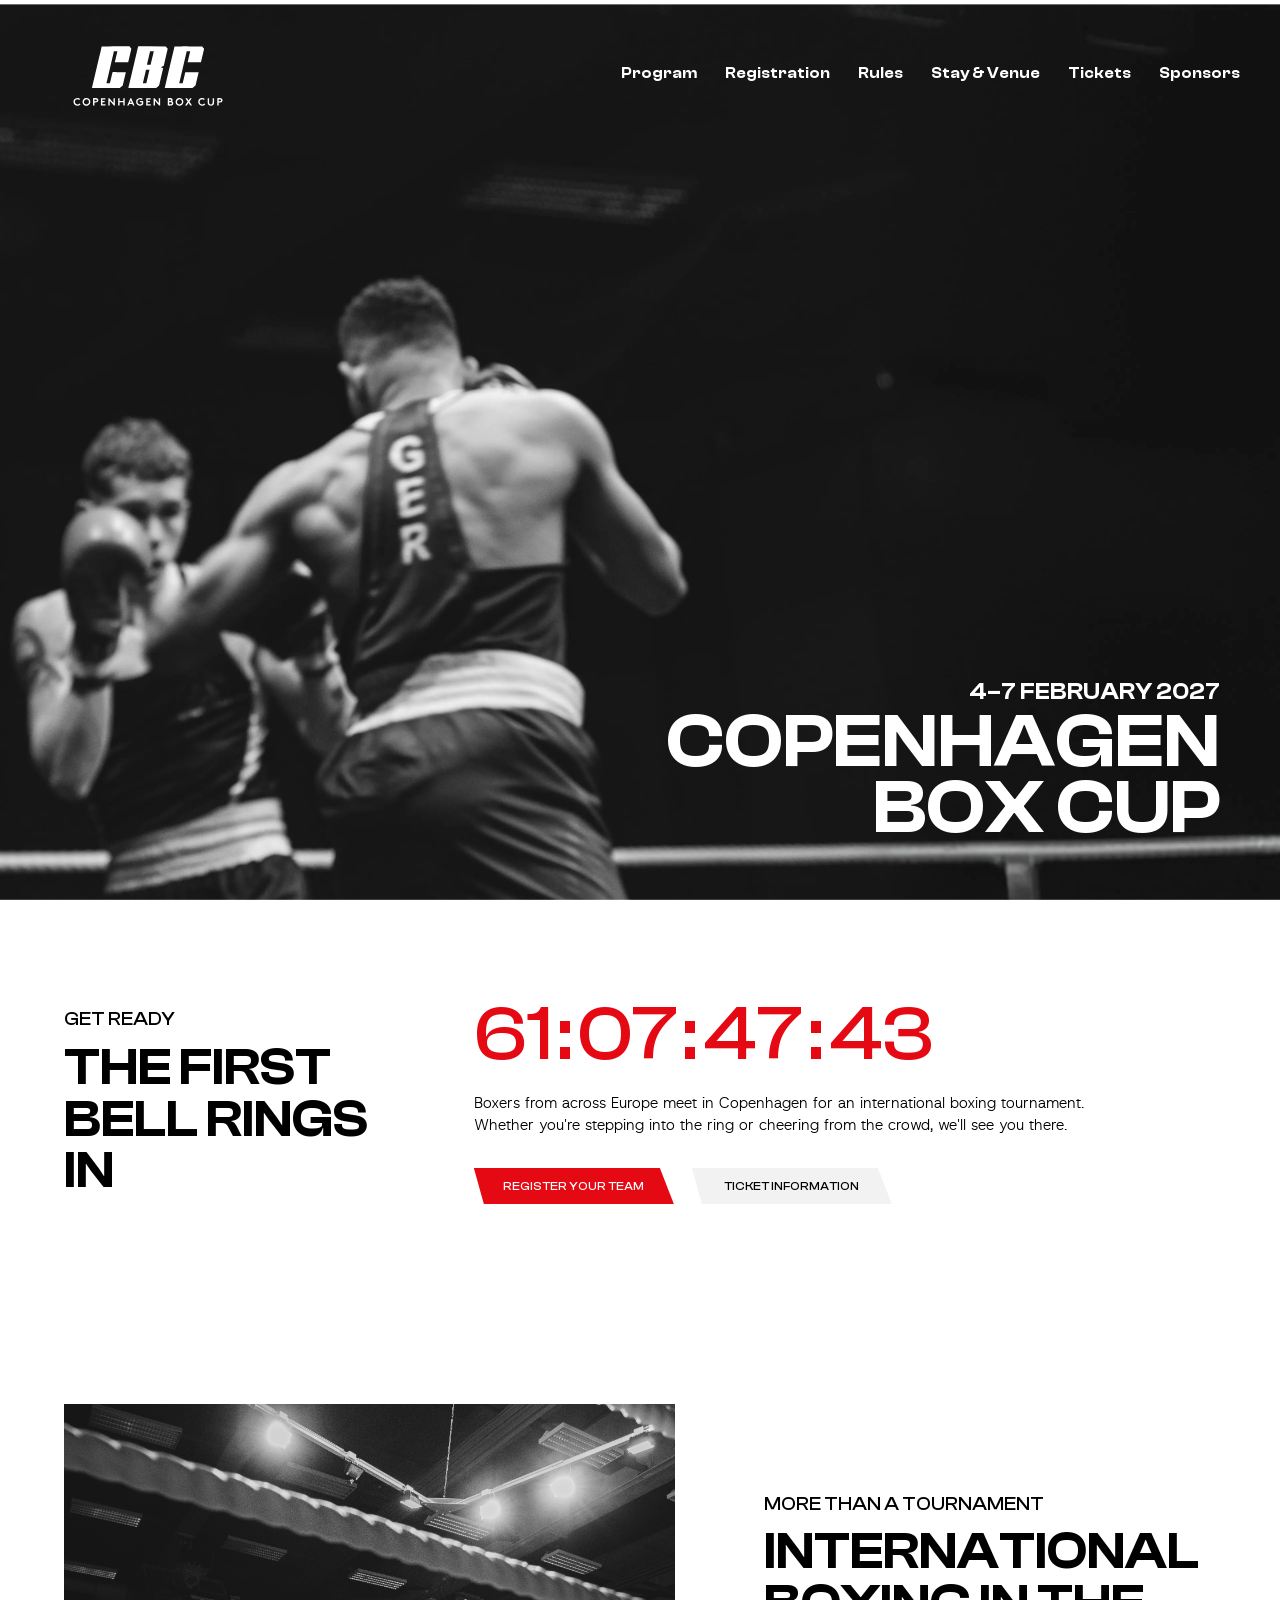
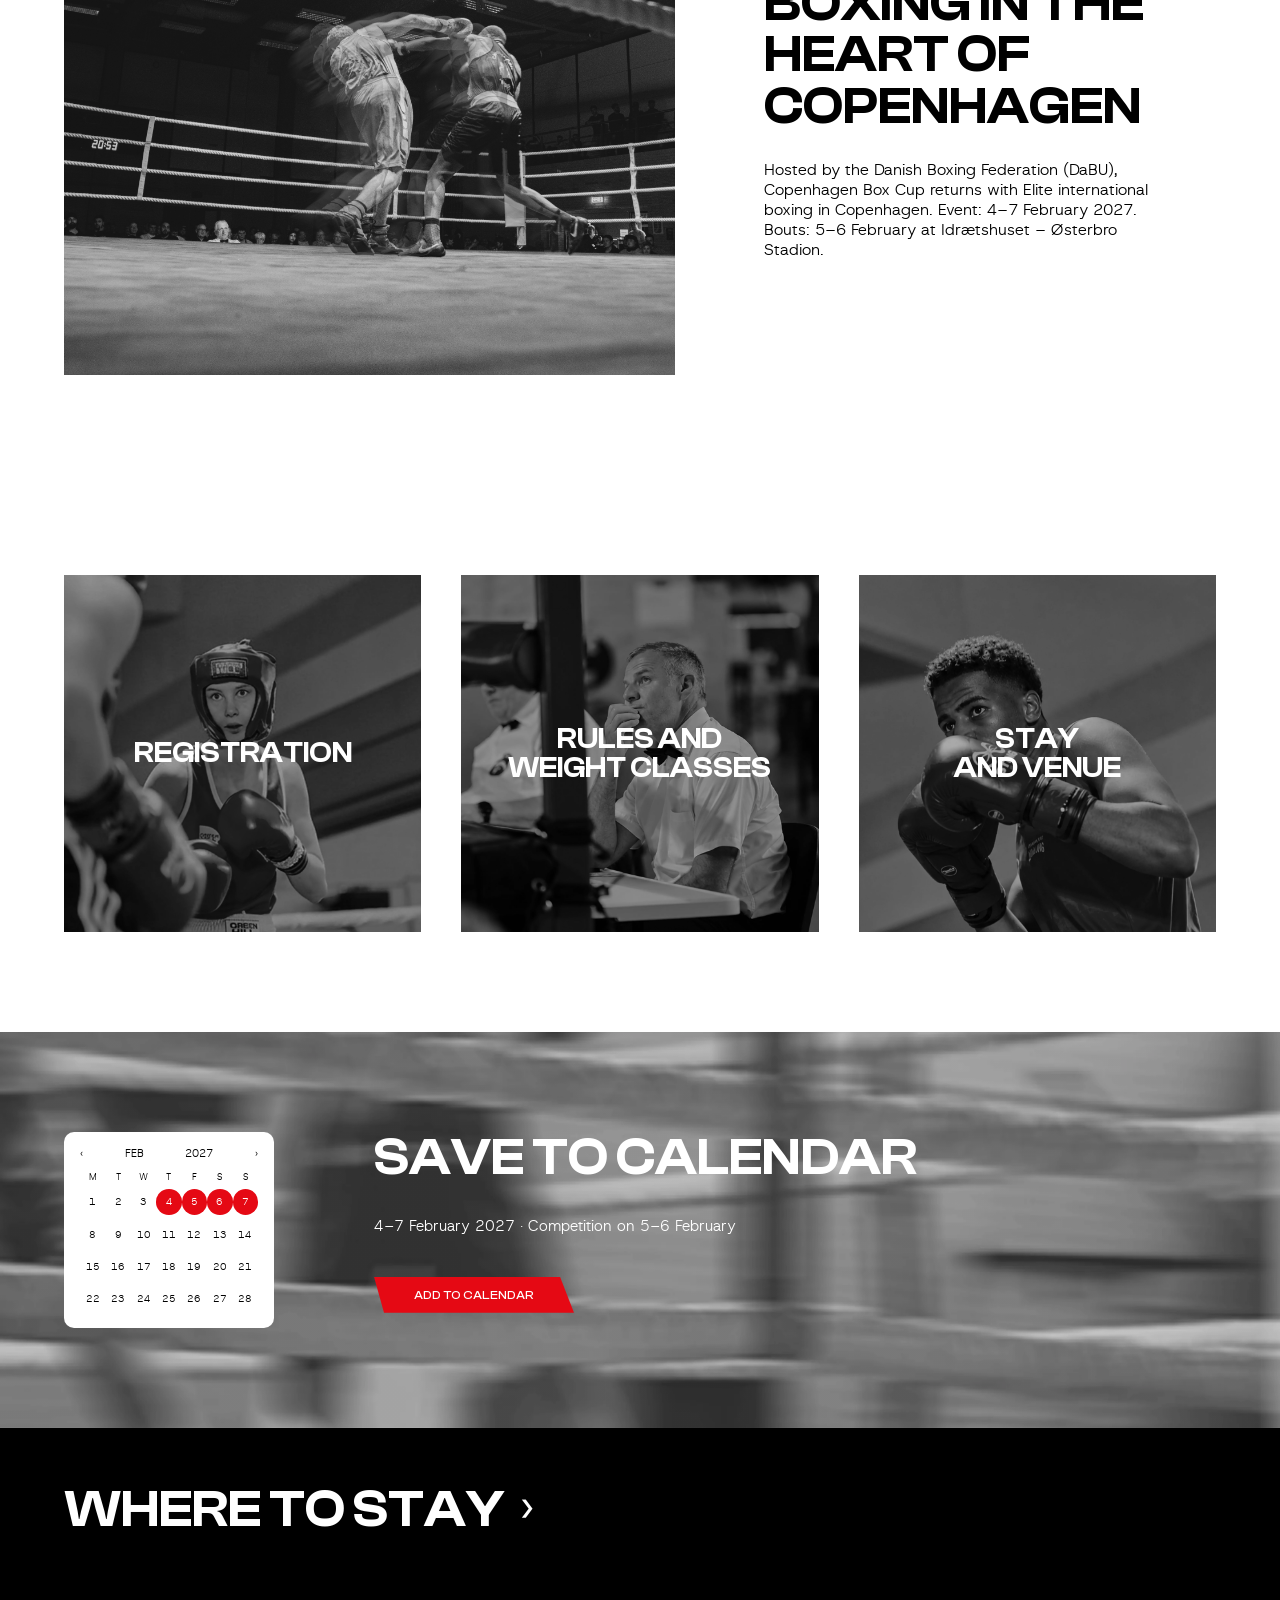
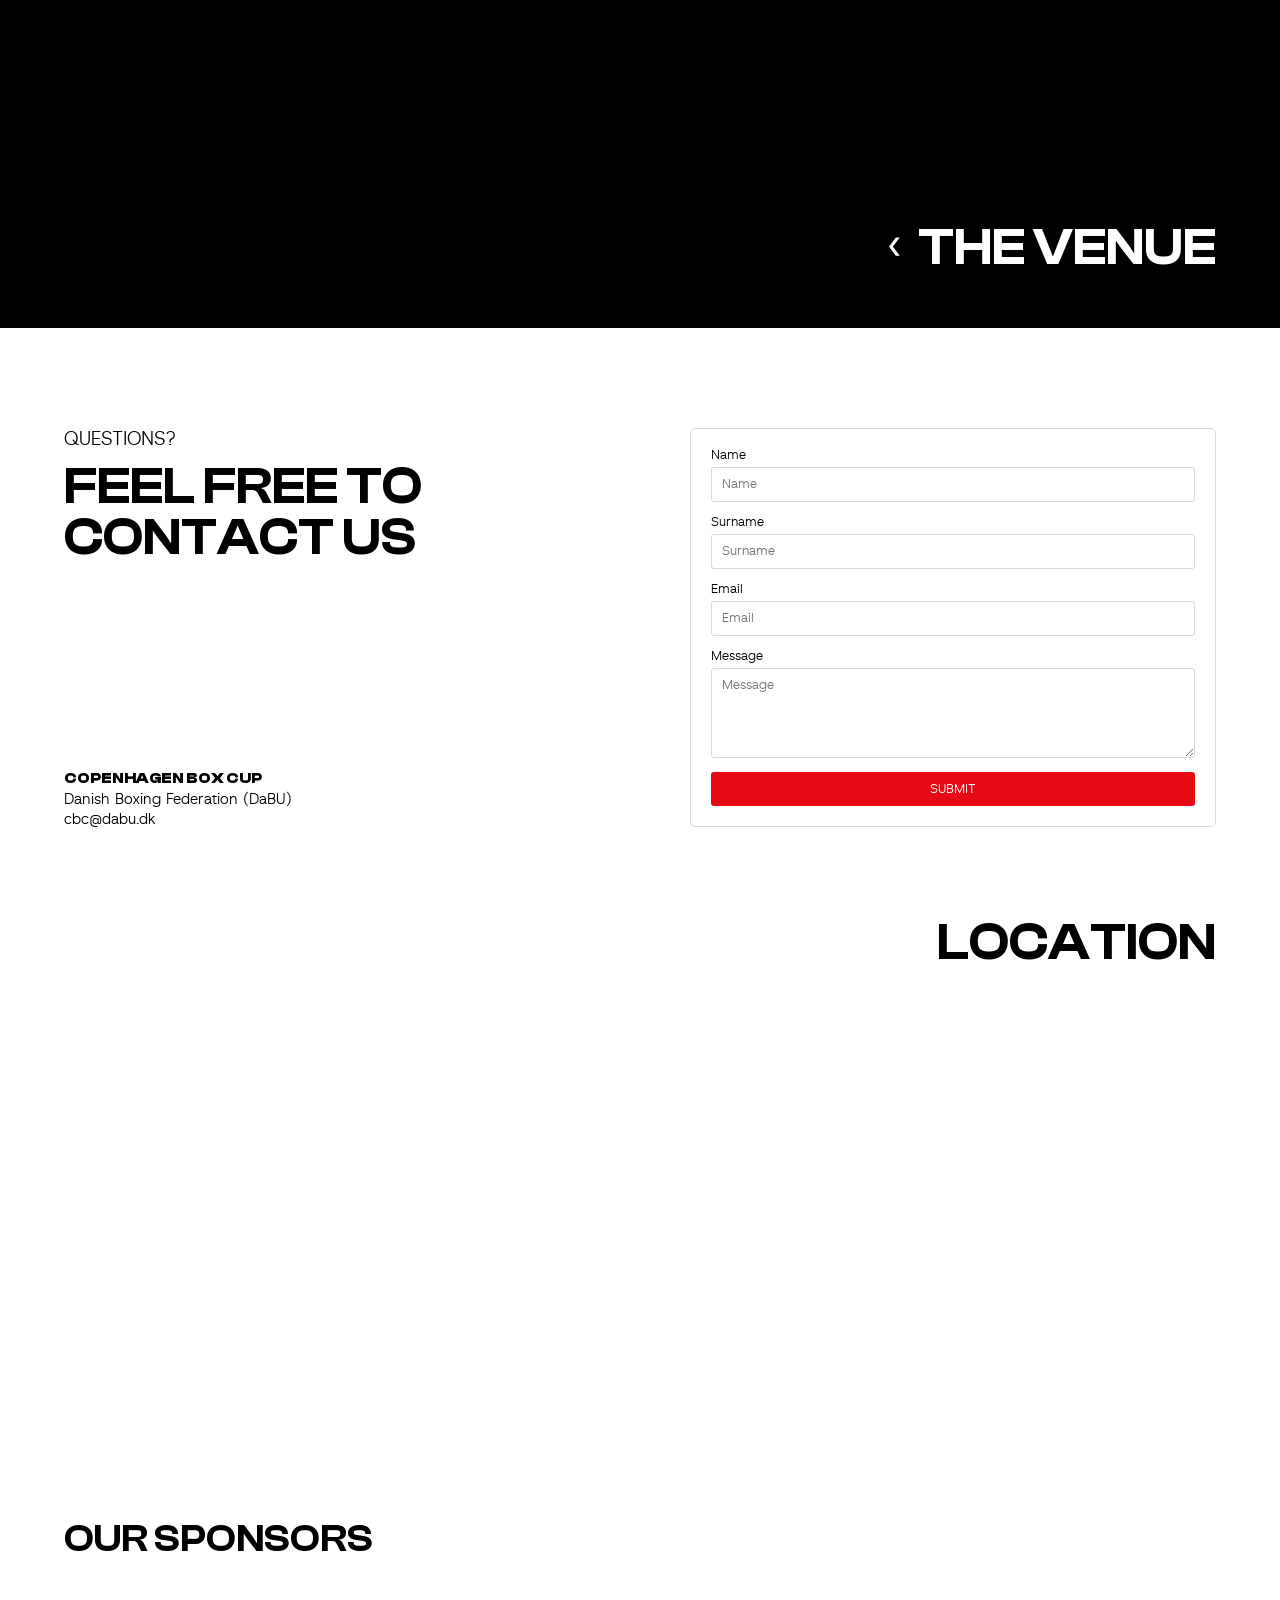
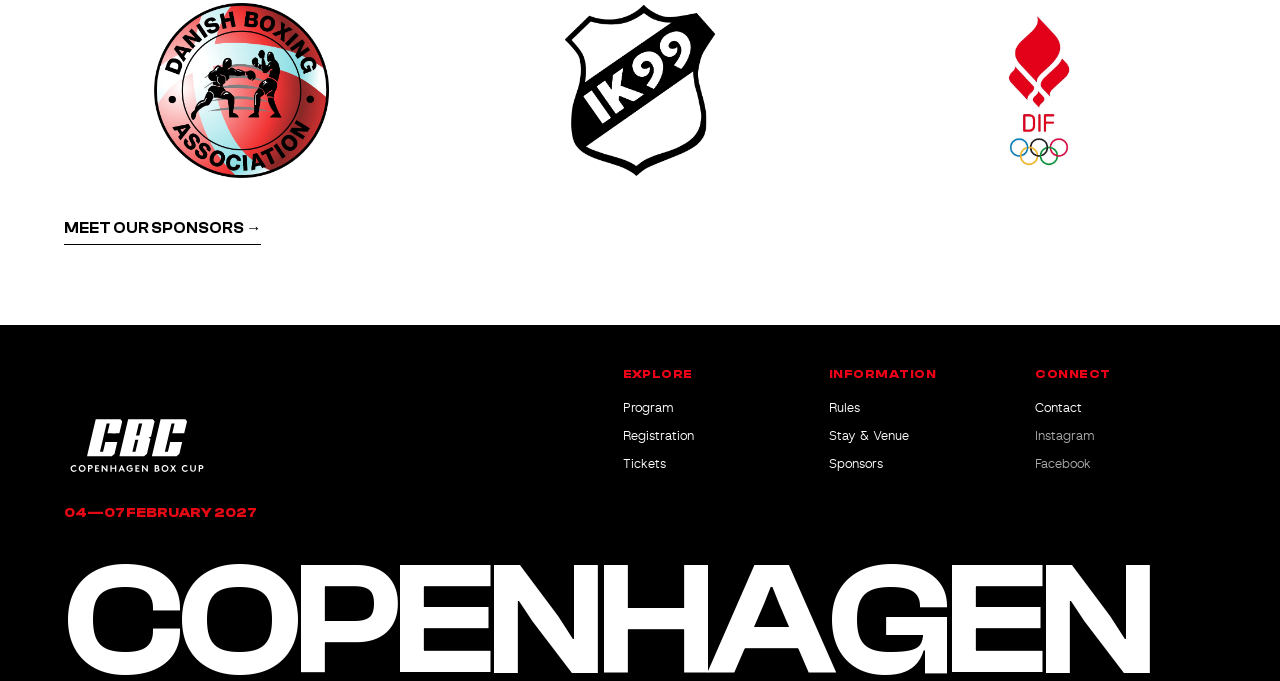
==== commit 8bac5630: "Load unified button hover system" ====
--- a/index.html
+++ b/index.html
@@ -9,9 +9,9 @@
     <meta name="robots" content="noindex, nofollow">
 
     <link rel="stylesheet" href="css/fonts.css">
-    <link rel="stylesheet" href="css/custom.css">
-    <link rel="stylesheet" href="css/general.css?v=button-hover-2027">
-    <link rel="stylesheet" href="css/index.css?v=button-hover-2027">
+    <link rel="stylesheet" href="css/custom.css?v=hover-system-2027">
+    <link rel="stylesheet" href="css/general.css?v=hover-system-2027">
+    <link rel="stylesheet" href="css/index.css?v=hover-system-2027">
 
     <style>
       /* Homepage sponsor layout: isolated from older cached styles */
--- a/css/custom.css
+++ b/css/custom.css
@@ -3,6 +3,8 @@
     --black: #000000;
     --white: #ffffff;
     --red: #E50914;
+    --red-hover: #BD0710;
+    --grey-hover: #DEDEDE;
 
     --grey-light: #f2f2f2;
     --grey: #d9d9d9;
--- a/css/general.css
+++ b/css/general.css
@@ -82,12 +82,12 @@
 
 .btn-primary:hover:not([aria-disabled="true"]),
 .btn-primary:focus-visible:not([aria-disabled="true"]) {
-    background-color: #bd0710;
+    background-color: var(--red-hover);
 }
 
 .btn-secondary:hover:not([aria-disabled="true"]),
 .btn-secondary:focus-visible:not([aria-disabled="true"]) {
-    background-color: #dedede;
+    background-color: var(--grey-hover);
 }
 
 .btn-primary {
--- a/css/index.css
+++ b/css/index.css
@@ -474,7 +474,7 @@
 
 .contact-submit:hover,
 .contact-submit:focus-visible {
-    background-color: #bd0710;
+    background-color: var(--red-hover);
 }
 
 .location-section {
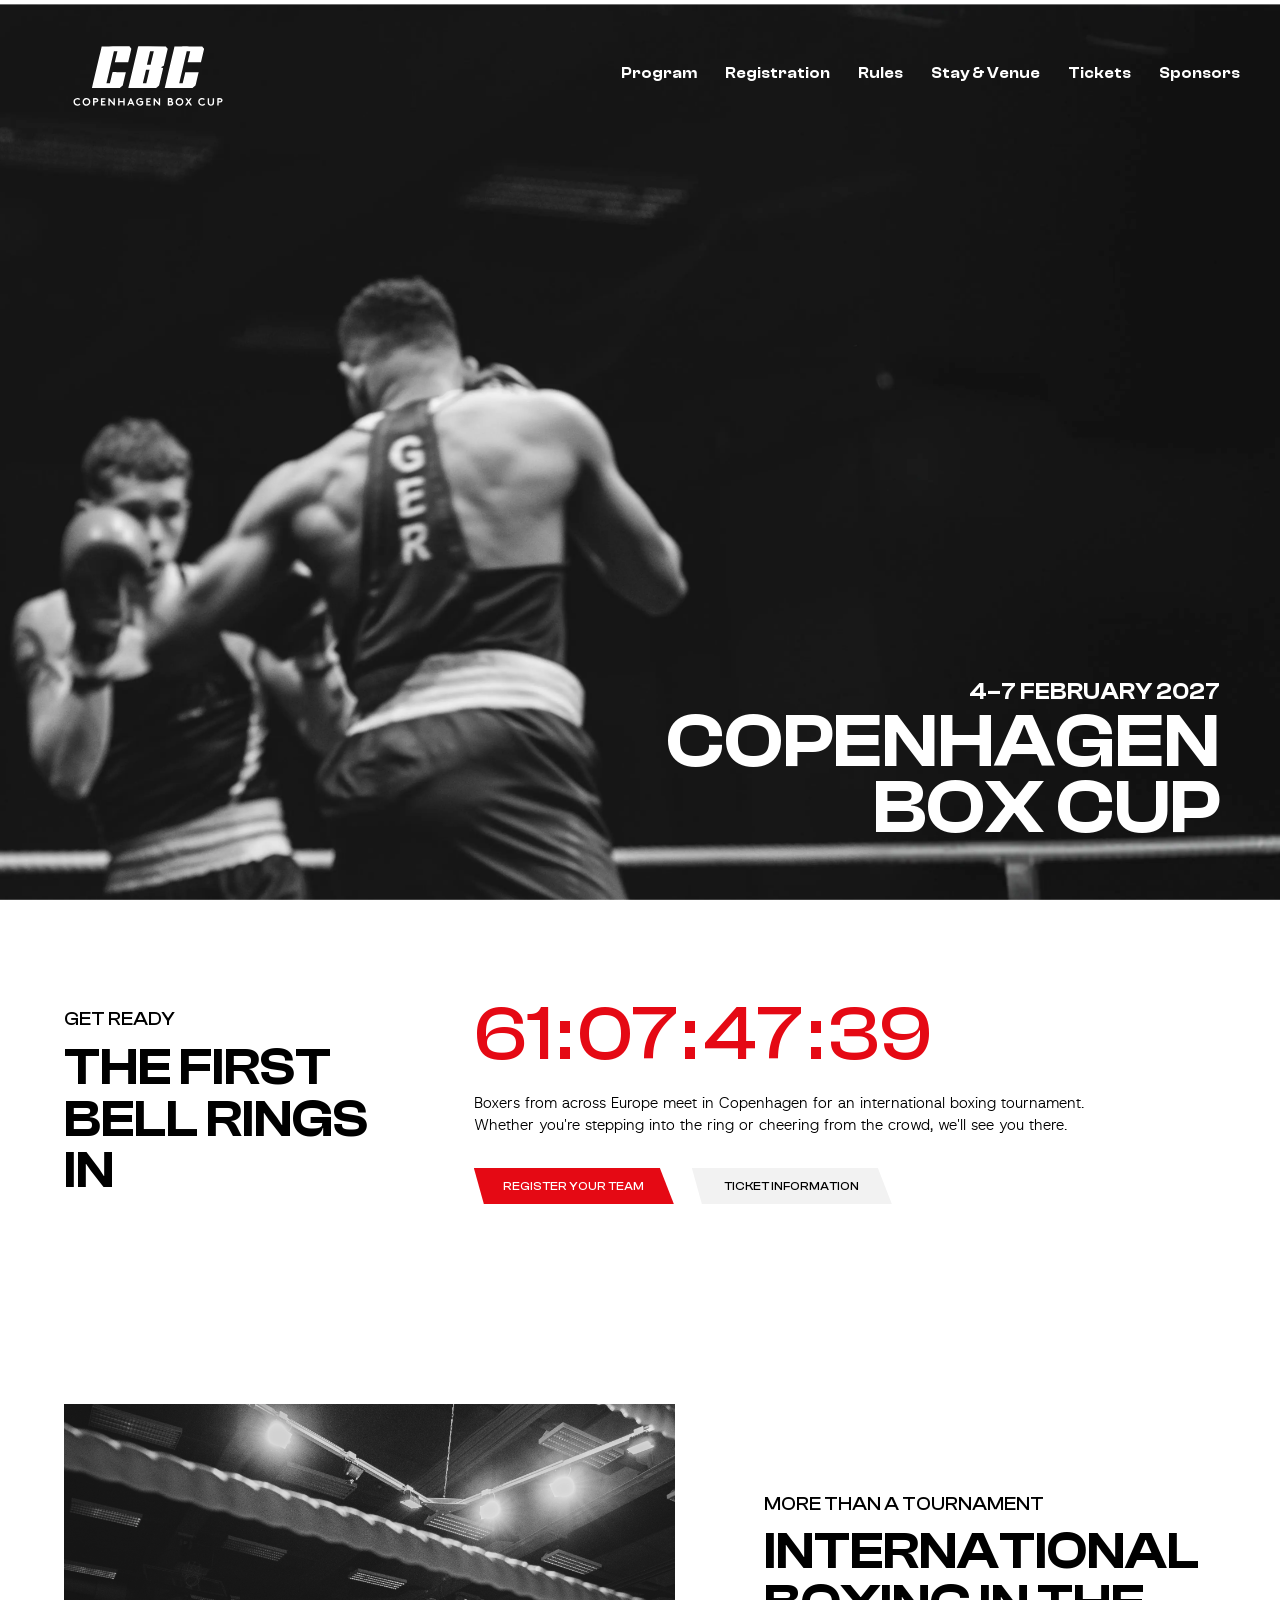
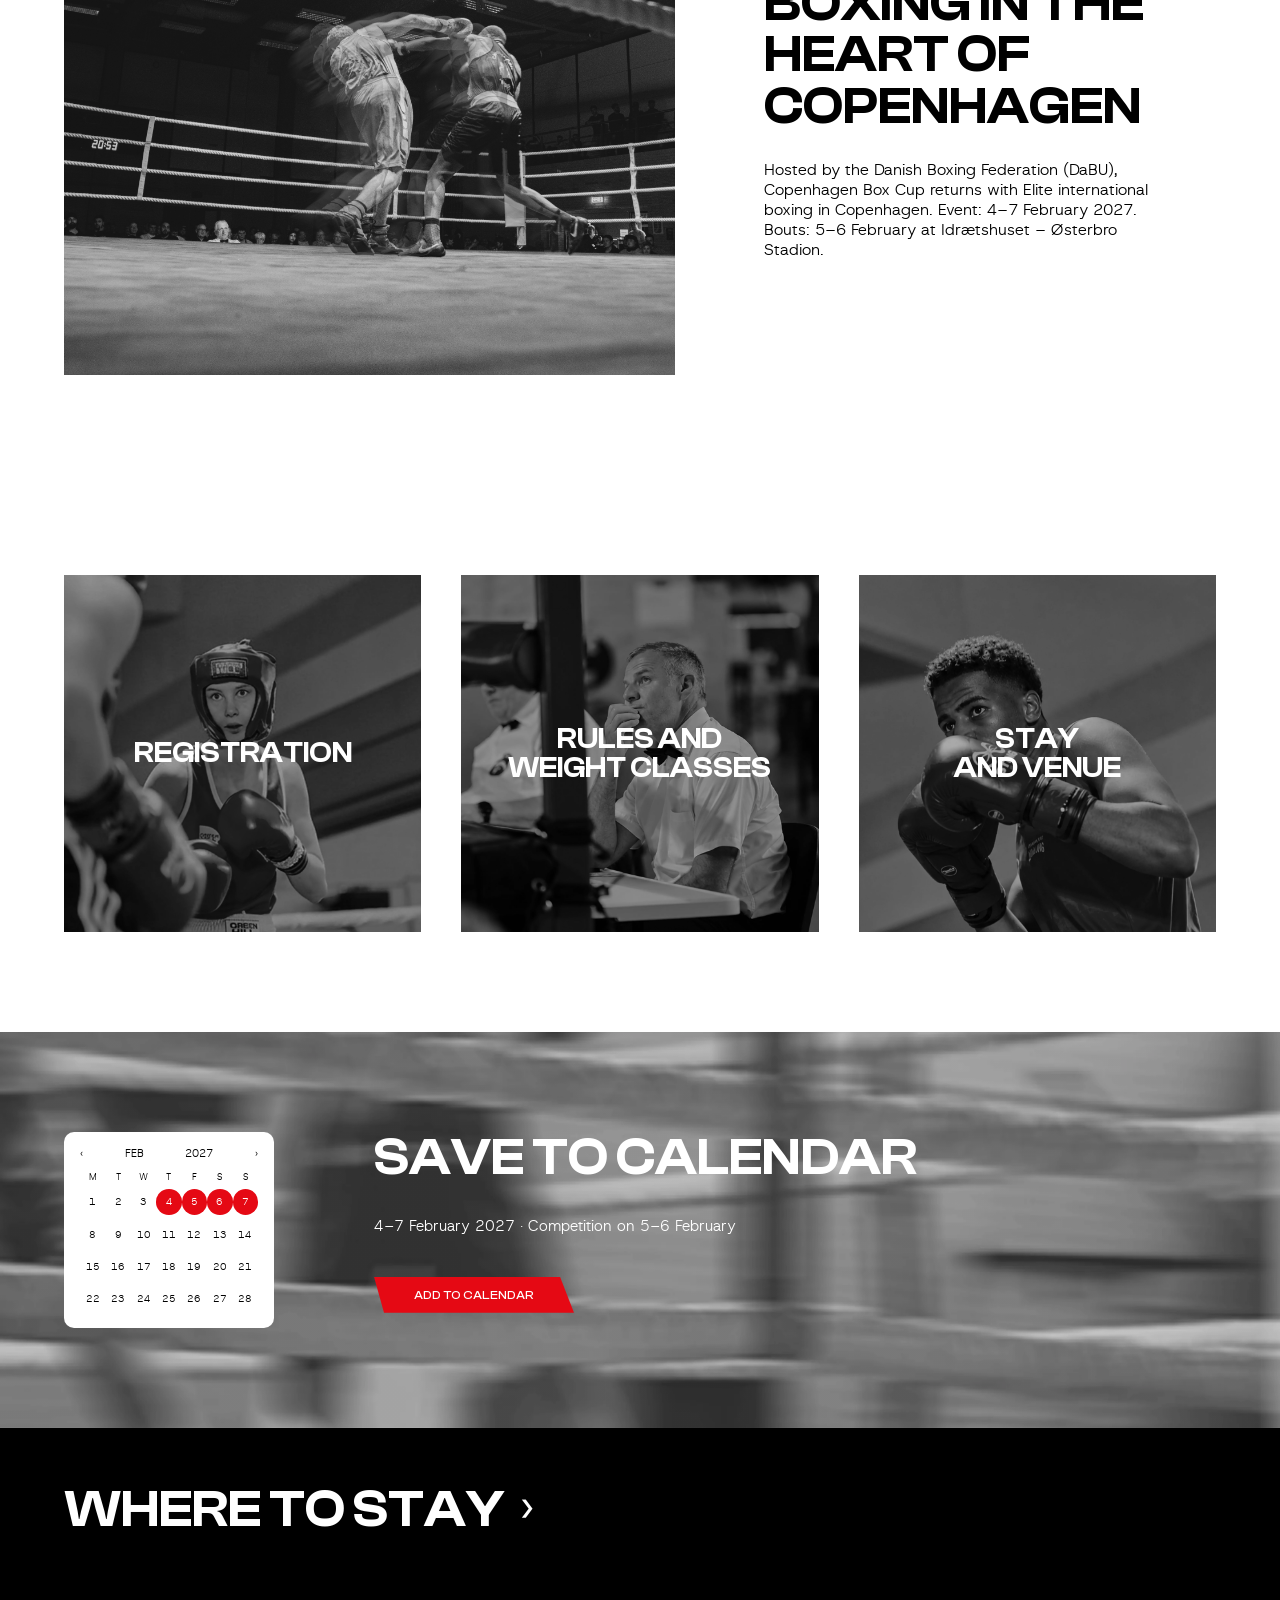
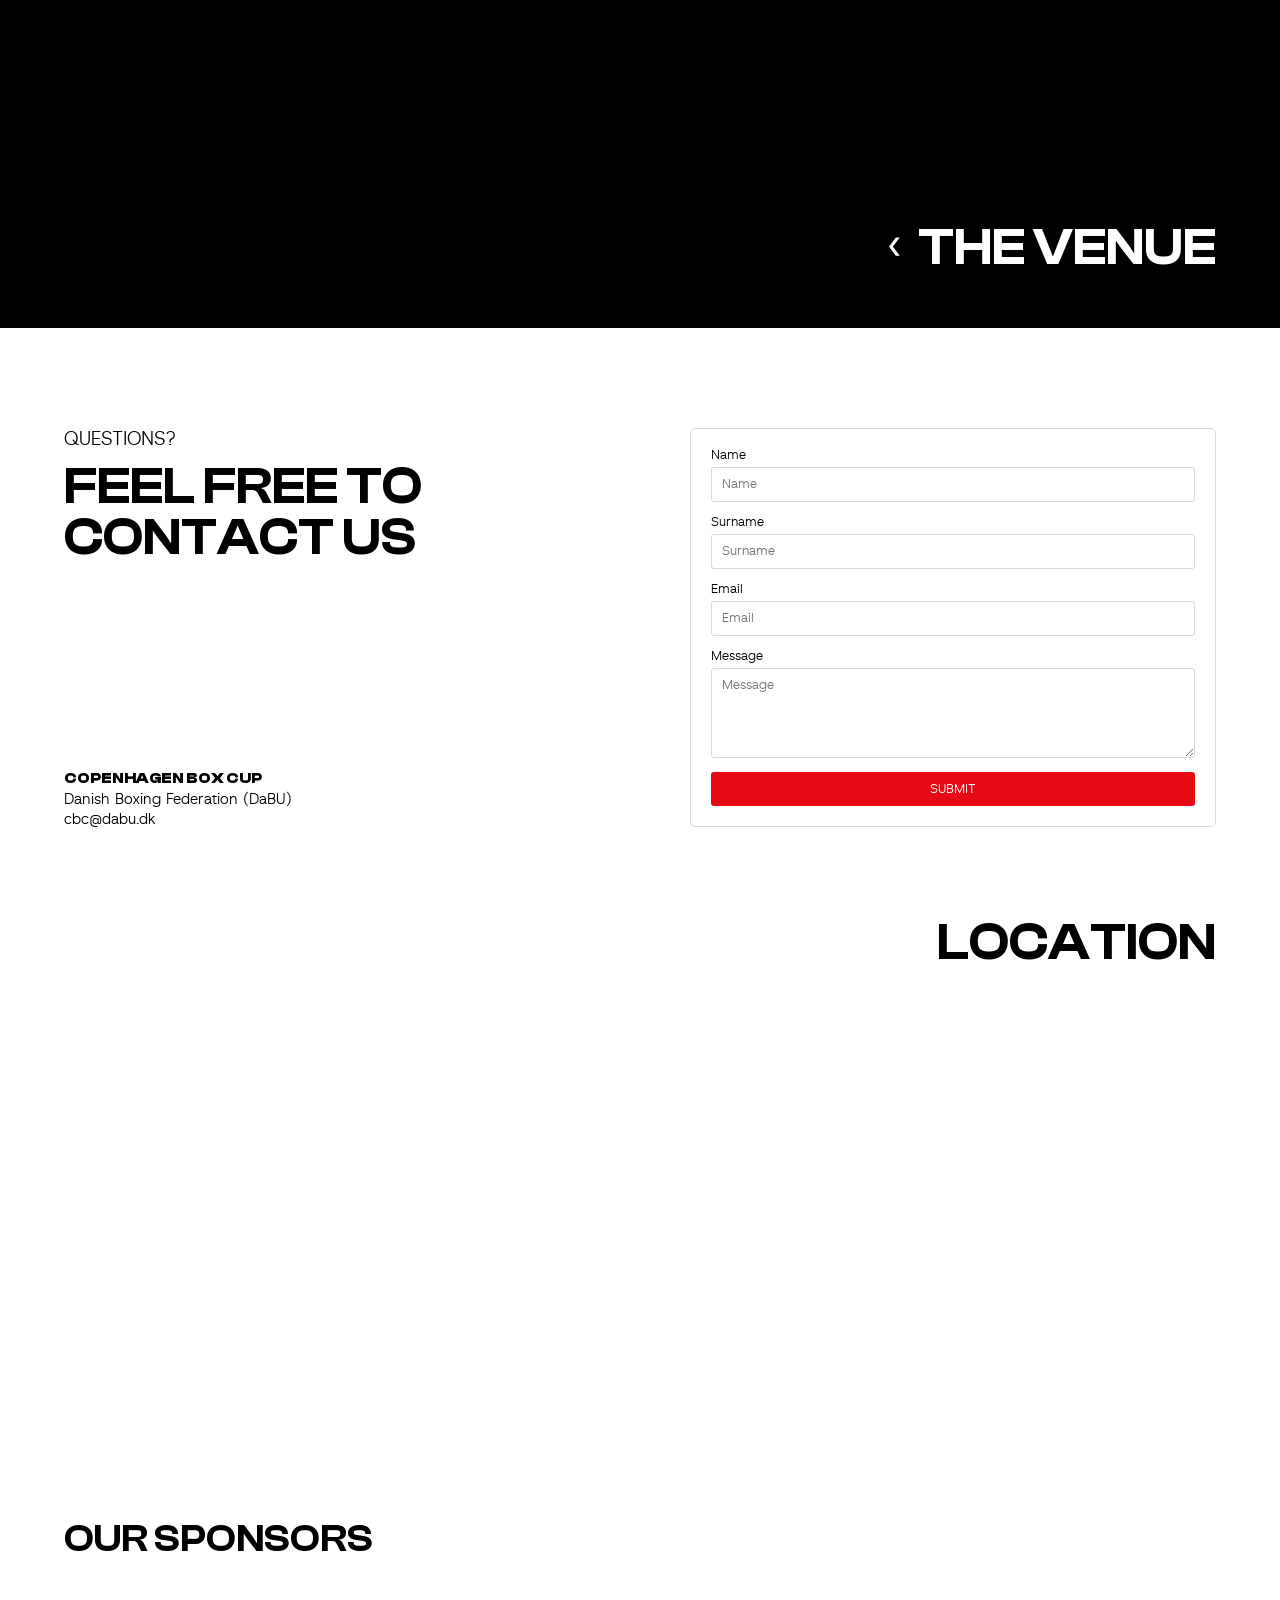
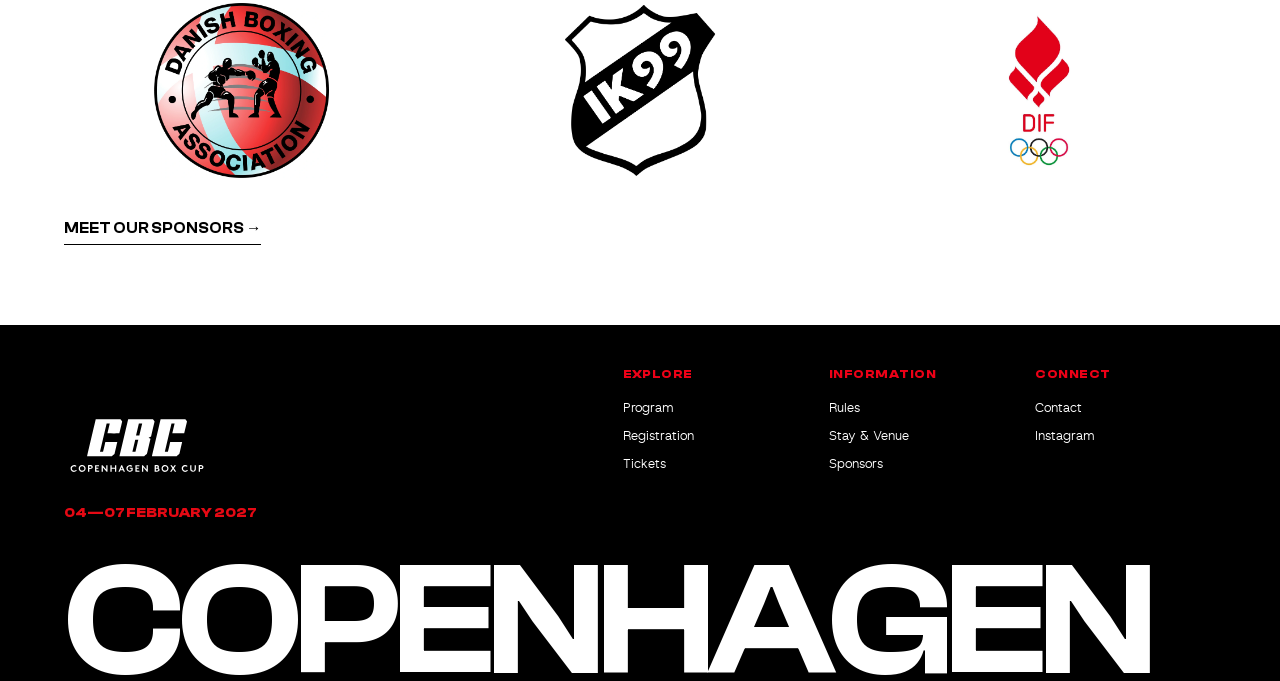
==== commit 929f9c0d: "Link official Instagram and remove Facebook placeholder" ====
--- a/index.html
+++ b/index.html
@@ -481,8 +481,7 @@
       <div class="footer-column">
         <h3>CONNECT</h3>
         <a href="index.html#contact">Contact</a>
-        <span class="footer-social-pending" title="Official social link coming soon">Instagram</span>
-        <span class="footer-social-pending" title="Official social link coming soon">Facebook</span>
+        <a href="https://www.instagram.com/copenhagenboxcup/" target="_blank" rel="noopener noreferrer">Instagram</a>
       </div>
     </nav>
   </div>
